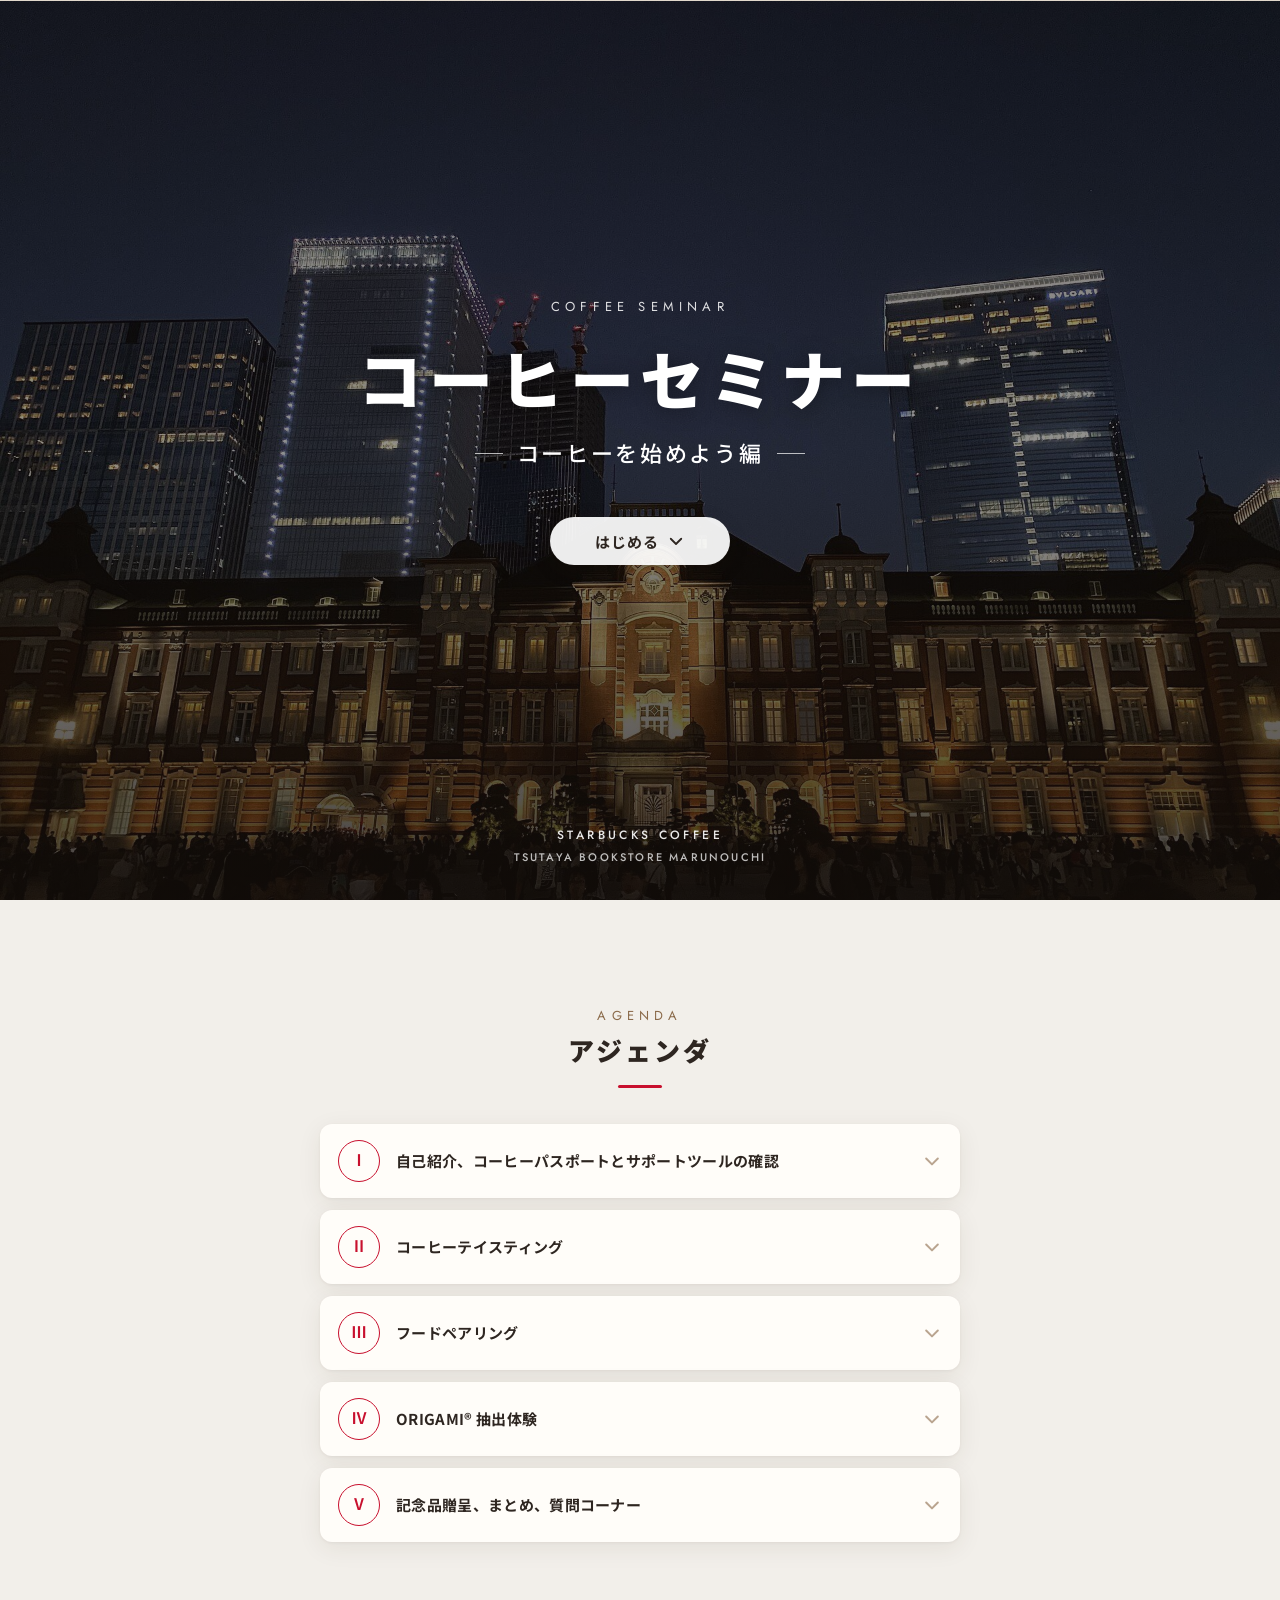
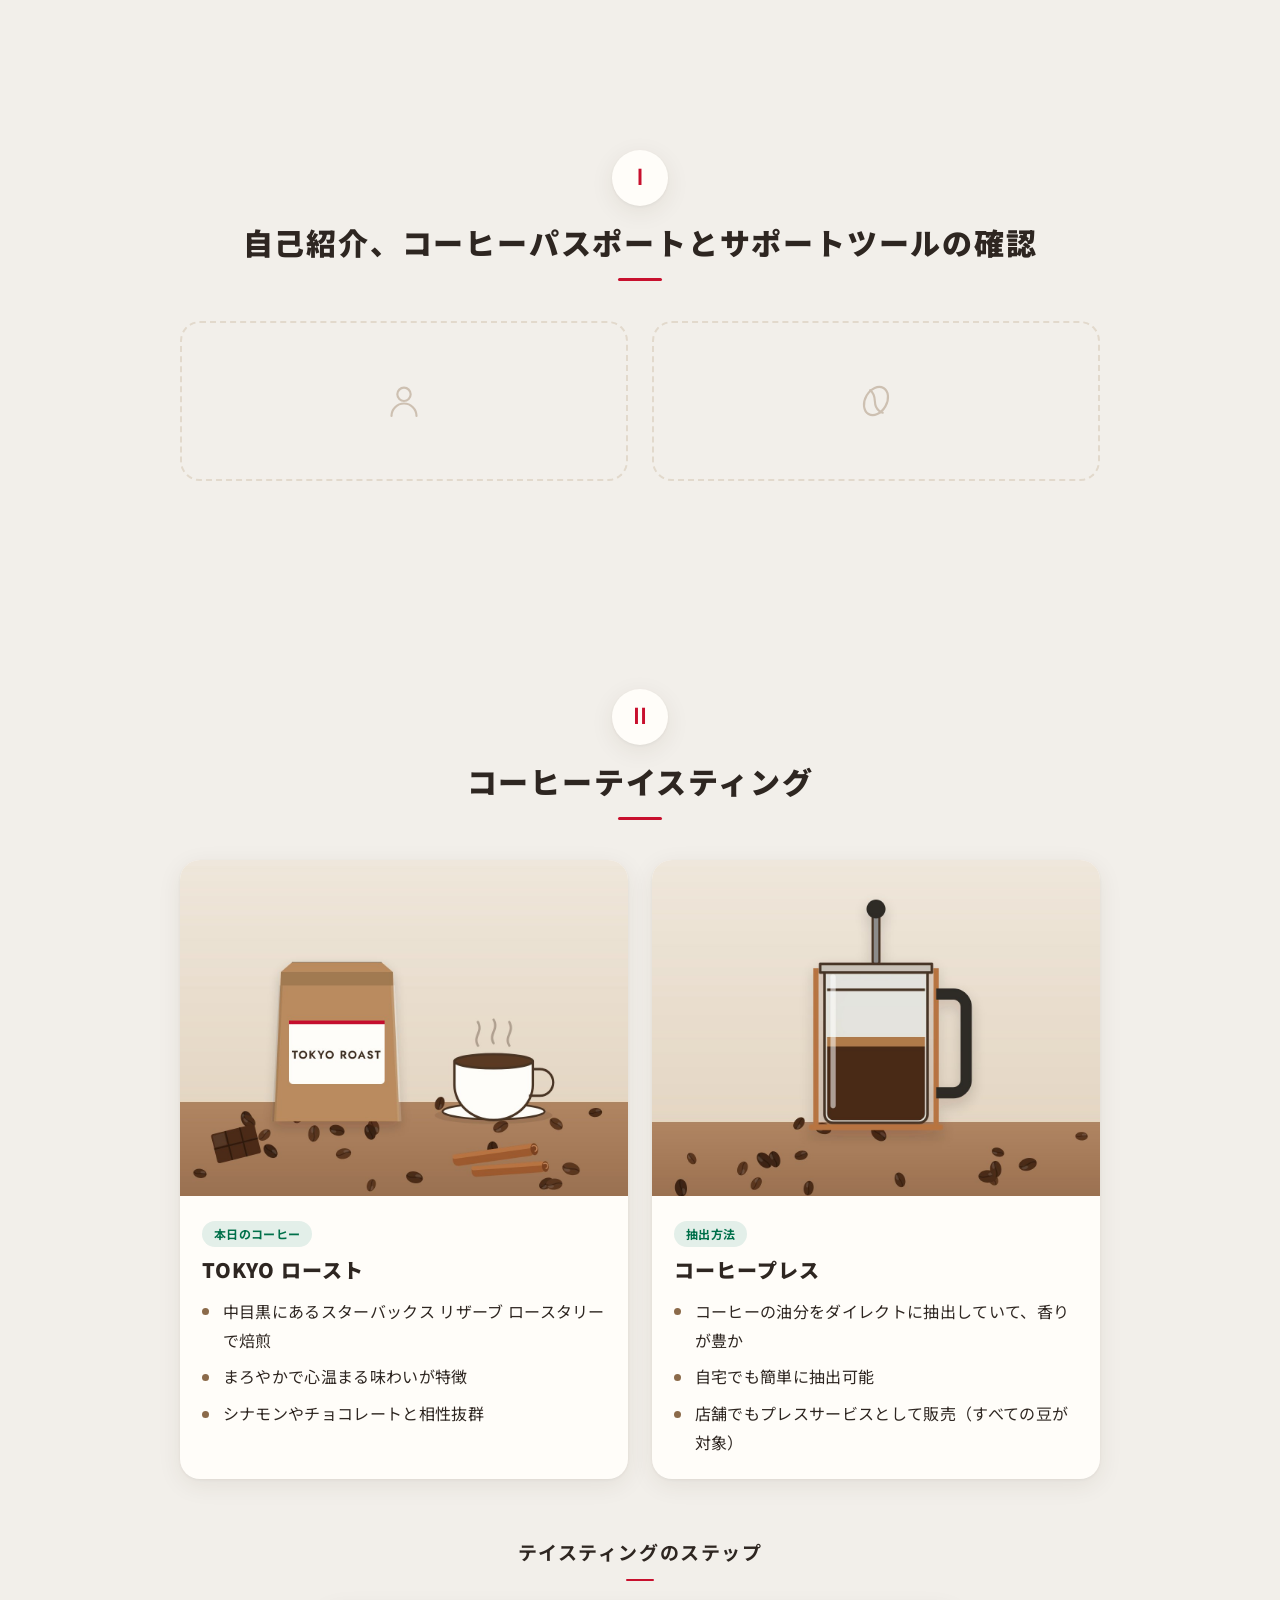
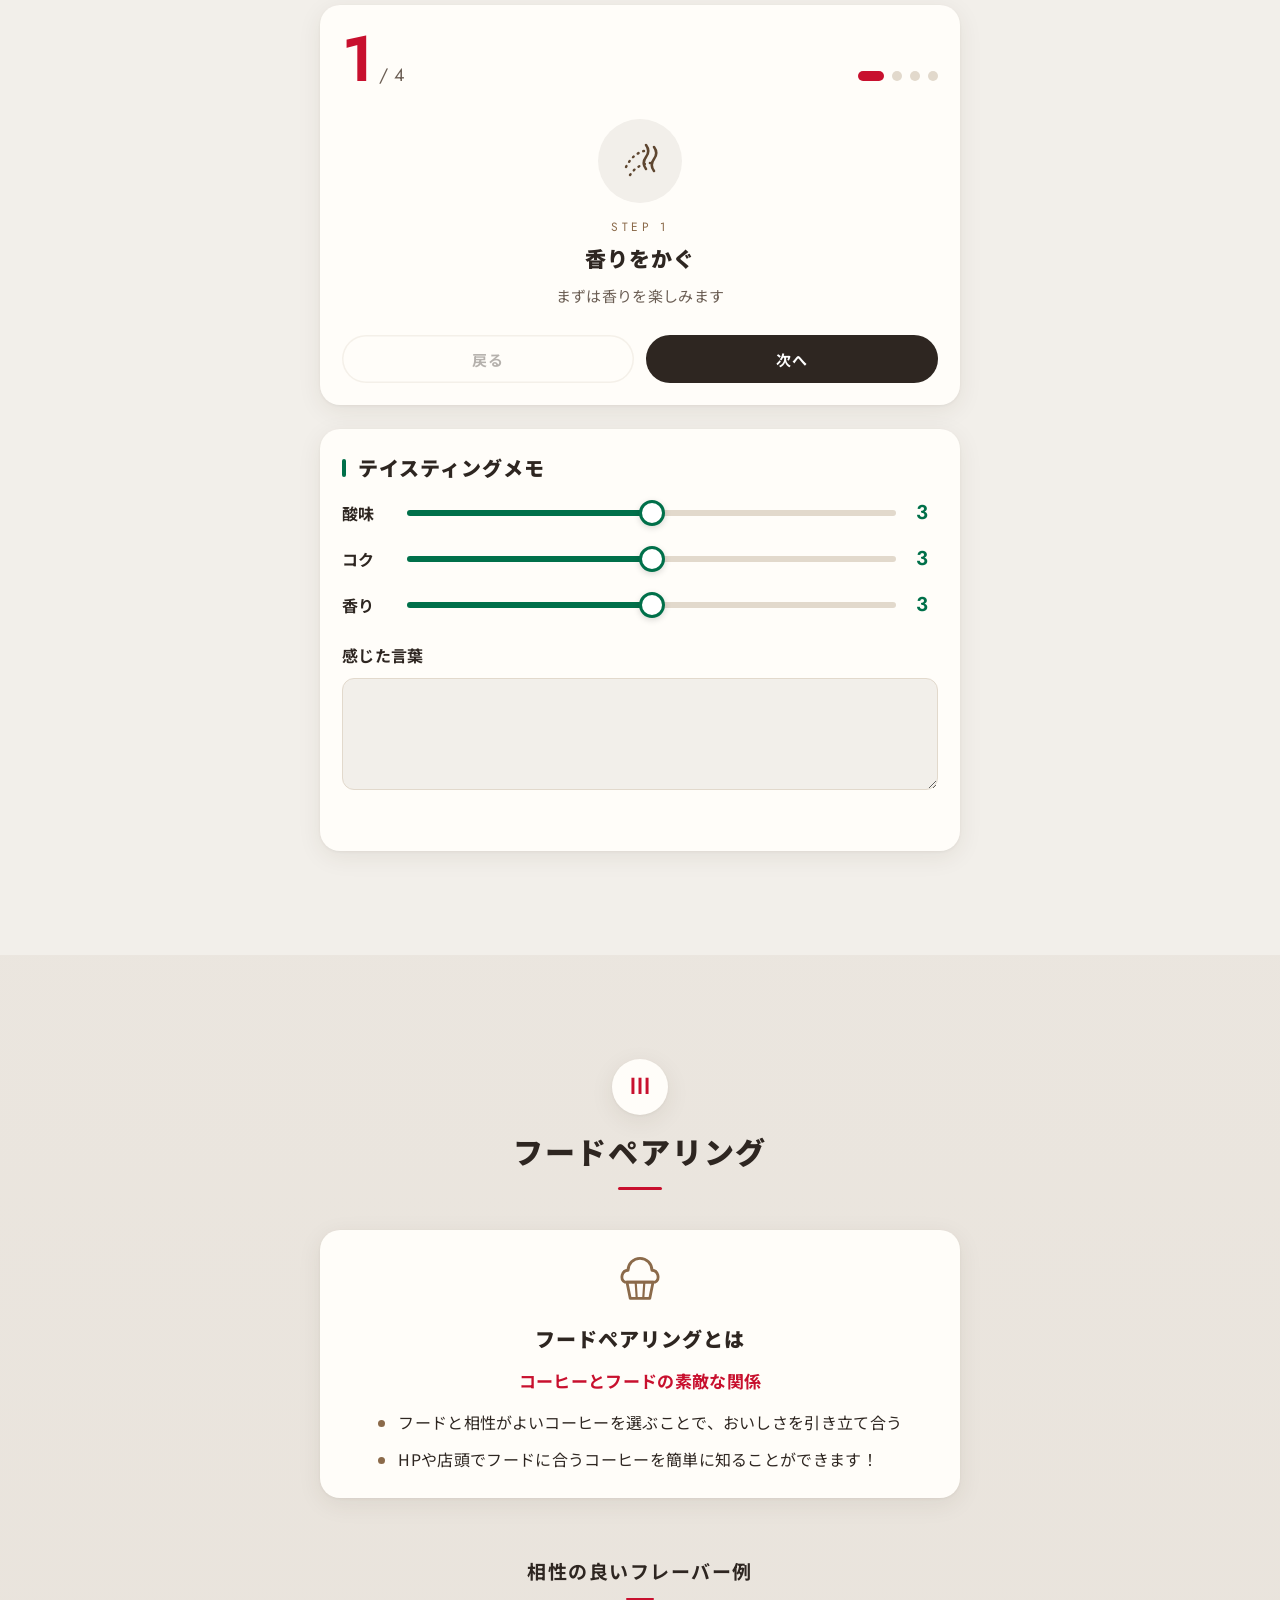
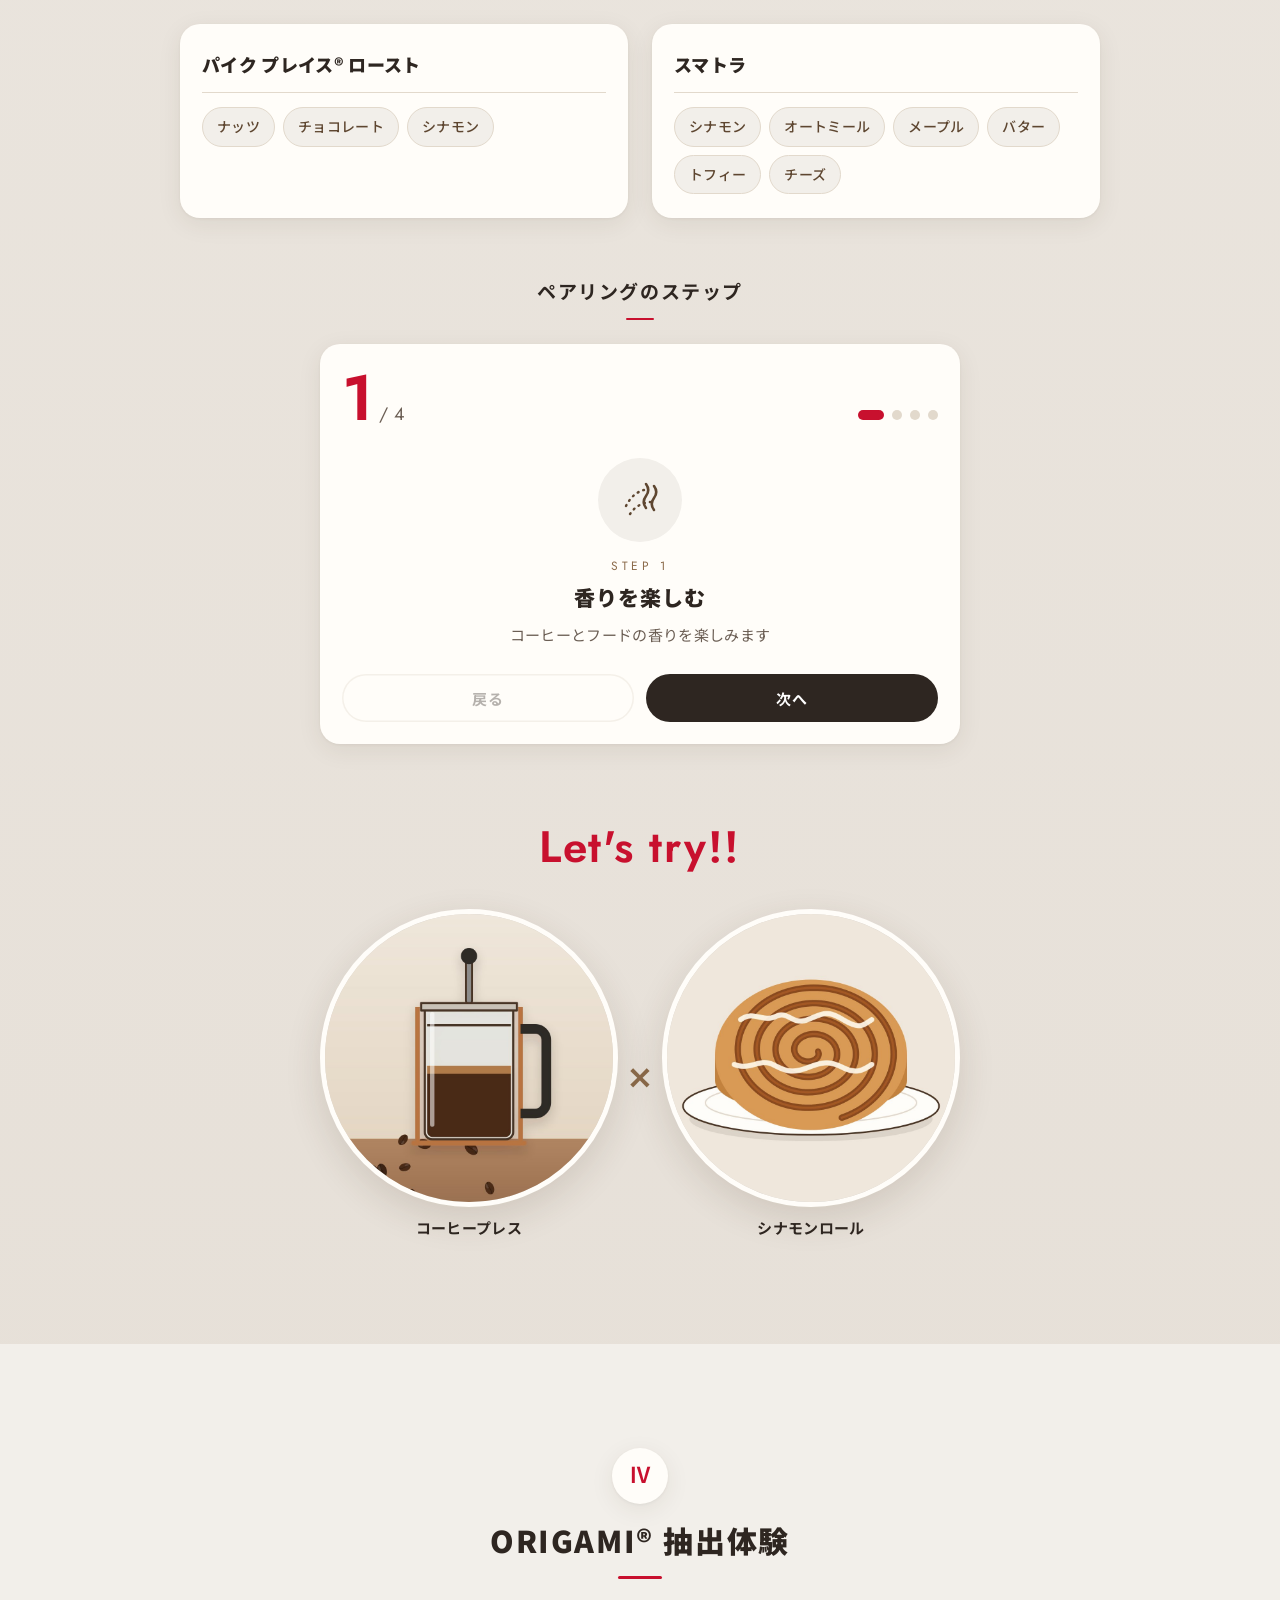
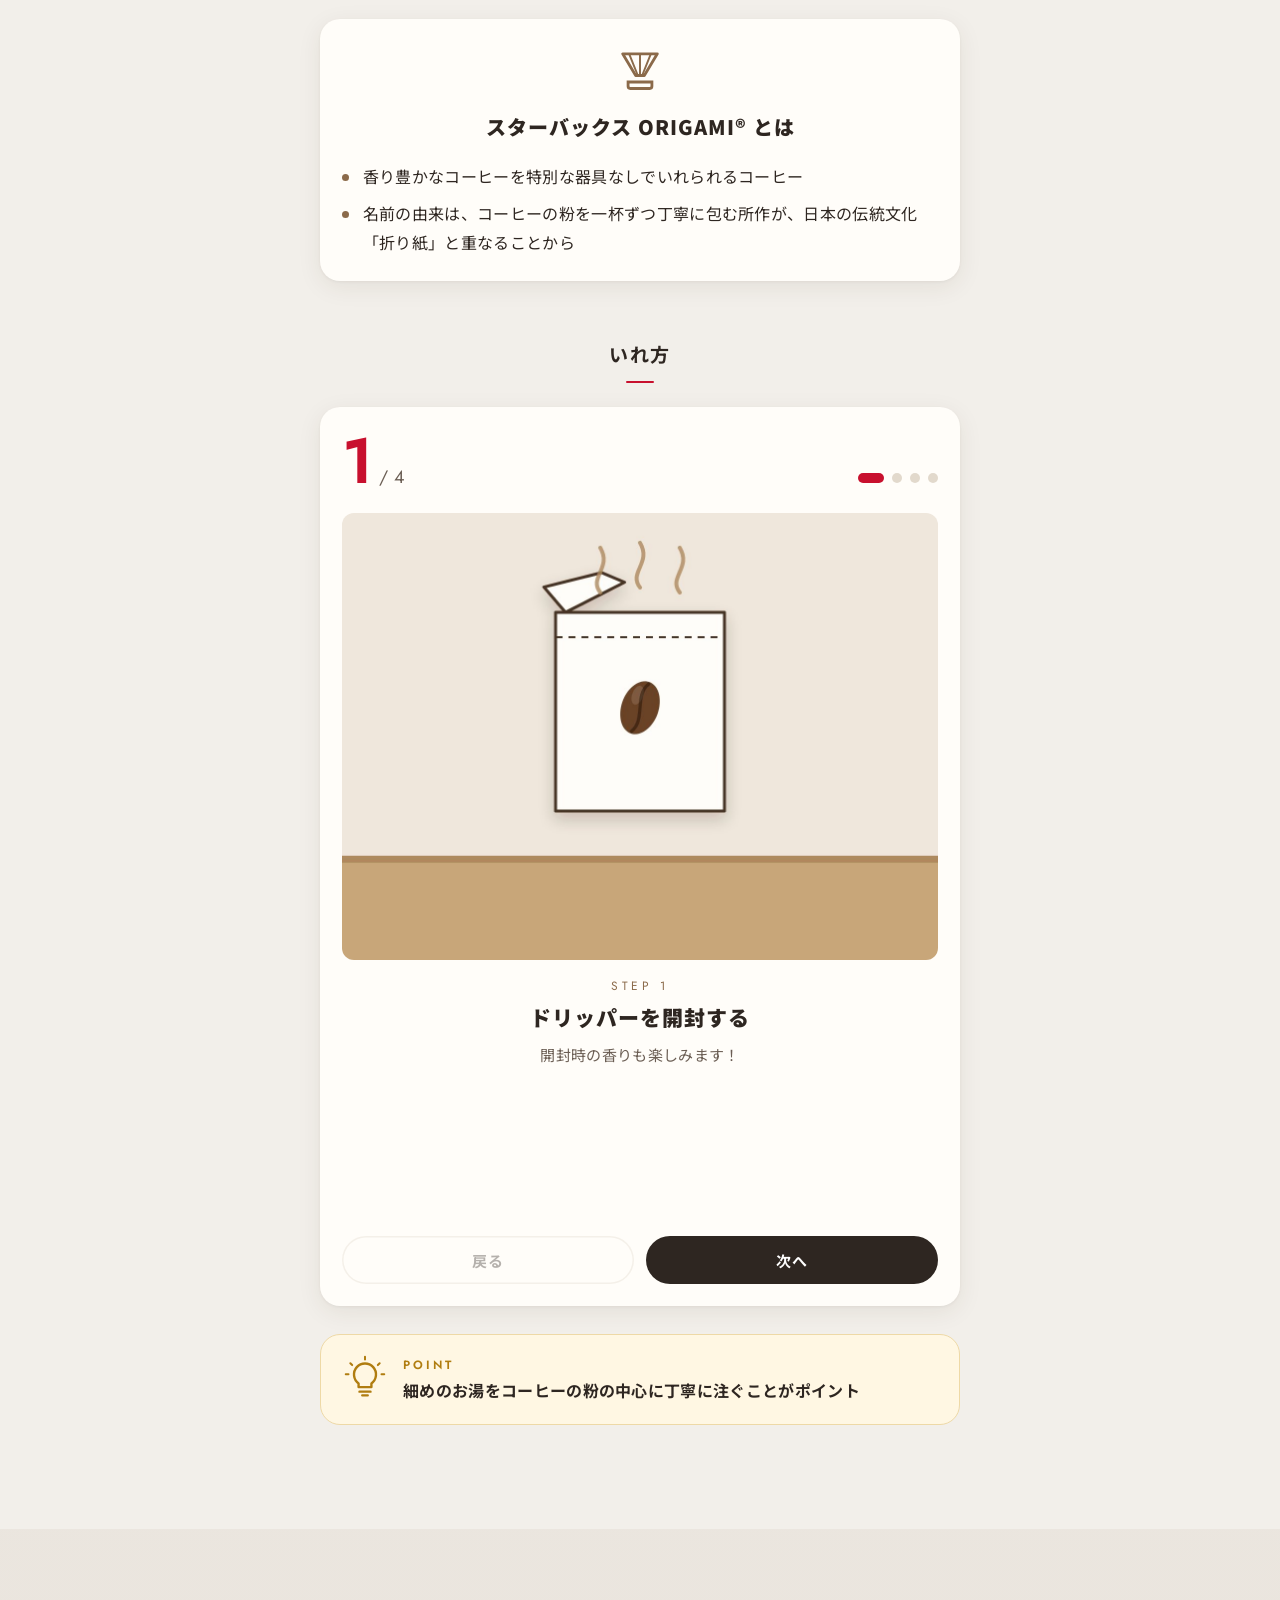
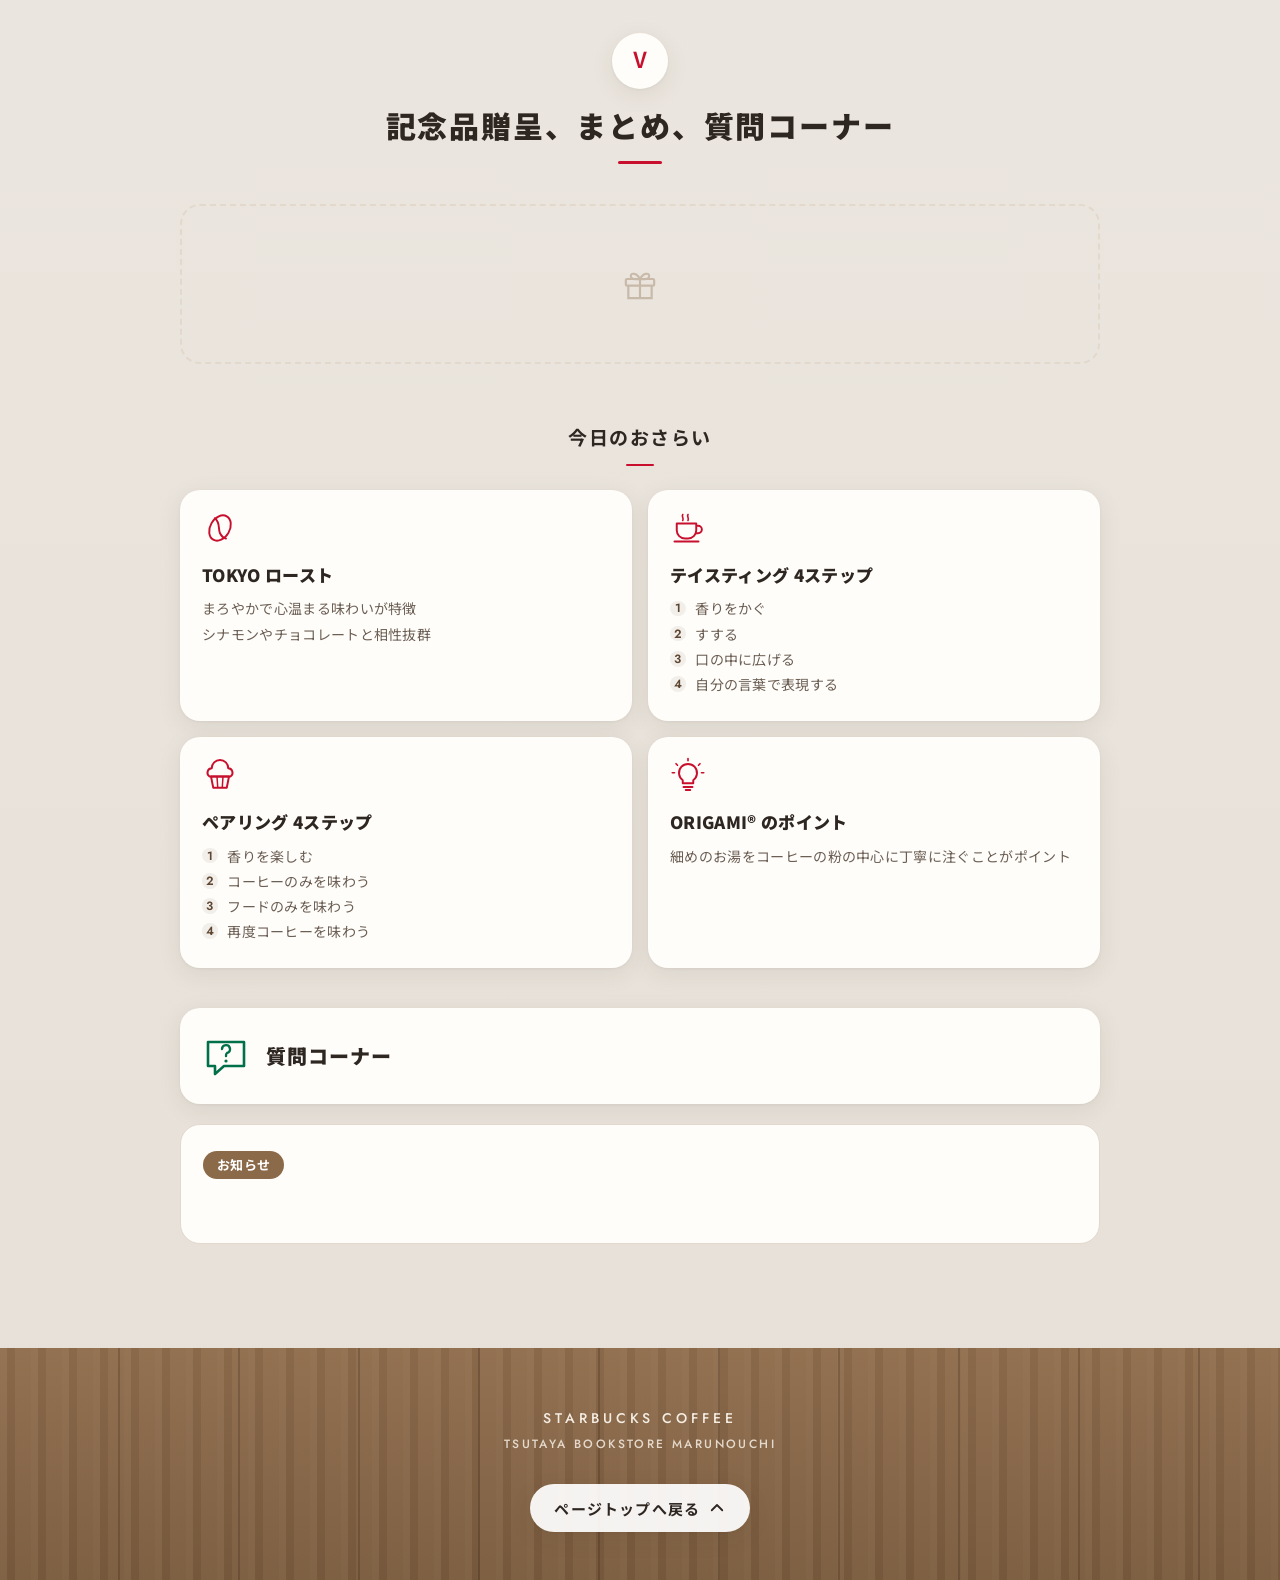
==== coffee-seminar/index.html @ ea392467 "コーヒーセミナー / ハロウィンブレンドの2サイトを追加" ====
<!DOCTYPE html>
<html lang="ja">
<head>
  <meta charset="UTF-8">
  <meta name="viewport" content="width=device-width, initial-scale=1">
  <title>コーヒーセミナー｜コーヒーを始めよう編</title>
  <meta name="description" content="TSUTAYA BOOKSTORE 丸の内 コーヒーセミナー〜コーヒーを始めよう編〜">
  <meta name="theme-color" content="#2b211a">
  <link rel="preconnect" href="https://fonts.googleapis.com">
  <link rel="preconnect" href="https://fonts.gstatic.com" crossorigin>
  <link href="https://fonts.googleapis.com/css2?family=Jost:wght@400;500;600&family=Noto+Sans+JP:wght@400;500;700;900&display=swap" rel="stylesheet">
  <link rel="stylesheet" href="css/style.css">
  <script>document.documentElement.classList.add('js');</script>
</head>
<body>

<!-- ===== SVG アイコン定義 ===== -->
<svg xmlns="http://www.w3.org/2000/svg" style="display:none" aria-hidden="true">
  <symbol id="i-bean" viewBox="0 0 48 48">
    <ellipse cx="24" cy="24" rx="13" ry="18" transform="rotate(30 24 24)" fill="none" stroke="currentColor" stroke-width="2.6"/>
    <path d="M17 11c8 6 4 14 7 20s8 7 8 7" fill="none" stroke="currentColor" stroke-width="2.6" stroke-linecap="round"/>
  </symbol>
  <symbol id="i-cup" viewBox="0 0 48 48">
    <path d="M9 18h26v9a11 11 0 0 1-11 11h-4A11 11 0 0 1 9 27z" fill="none" stroke="currentColor" stroke-width="2.6" stroke-linejoin="round"/>
    <path d="M35 21h2.5a5 5 0 0 1 0 10H34" fill="none" stroke="currentColor" stroke-width="2.6"/>
    <path d="M6 42h32" stroke="currentColor" stroke-width="2.6" stroke-linecap="round"/>
    <path d="M17 6c-2 3 2 5 0 8M24 6c-2 3 2 5 0 8" fill="none" stroke="currentColor" stroke-width="2.2" stroke-linecap="round"/>
  </symbol>
  <symbol id="i-mouth" viewBox="0 0 48 48">
    <path d="M6 22c5-5 10-6 13-4 2 1 3 1 5 0 3-2 8-1 13 4" fill="none" stroke="currentColor" stroke-width="2.6" stroke-linecap="round" stroke-linejoin="round"/>
    <path d="M6 22c6 11 30 11 36 0" fill="none" stroke="currentColor" stroke-width="2.6" stroke-linecap="round"/>
    <path d="M10 23c8 3 20 3 28 0" fill="none" stroke="currentColor" stroke-width="2" stroke-linecap="round"/>
  </symbol>
  <symbol id="i-smile" viewBox="0 0 48 48">
    <circle cx="24" cy="24" r="17" fill="none" stroke="currentColor" stroke-width="2.6"/>
    <circle cx="18" cy="20" r="2.2" fill="currentColor"/>
    <circle cx="30" cy="20" r="2.2" fill="currentColor"/>
    <path d="M16 28c4 5 12 5 16 0" fill="none" stroke="currentColor" stroke-width="2.6" stroke-linecap="round"/>
  </symbol>
  <symbol id="i-muffin" viewBox="0 0 48 48">
    <path d="M12 26h24l-3 15H15z" fill="none" stroke="currentColor" stroke-width="2.6" stroke-linejoin="round"/>
    <path d="M20 26l1 15M28 26l-1 15" stroke="currentColor" stroke-width="2"/>
    <path d="M10 26a6 6 0 0 1 3-11 9 9 0 0 1 22 0 6 6 0 0 1 3 11z" fill="none" stroke="currentColor" stroke-width="2.6" stroke-linejoin="round"/>
  </symbol>
  <symbol id="i-nose" viewBox="0 0 48 48">
    <path d="M10 30c4-8 10-14 18-16" fill="none" stroke="currentColor" stroke-width="2.4" stroke-linecap="round" stroke-dasharray="1 5"/>
    <path d="M14 38c4-6 10-11 20-12" fill="none" stroke="currentColor" stroke-width="2.4" stroke-linecap="round" stroke-dasharray="1 5"/>
    <path d="M30 8c3 4 3 8 0 12s-3 8 0 12" fill="none" stroke="currentColor" stroke-width="2.6" stroke-linecap="round"/>
    <path d="M38 10c3 4 3 8 0 12s-3 8 0 12" fill="none" stroke="currentColor" stroke-width="2.6" stroke-linecap="round"/>
  </symbol>
  <symbol id="i-bulb" viewBox="0 0 48 48">
    <path d="M17 31a12 12 0 1 1 14 0v4H17z" fill="none" stroke="currentColor" stroke-width="2.6" stroke-linejoin="round"/>
    <path d="M18 40h12M21 44h6" stroke="currentColor" stroke-width="2.6" stroke-linecap="round"/>
    <path d="M24 2v3M8 9l2 2M40 9l-2 2M3 21h3M42 21h3" stroke="currentColor" stroke-width="2.2" stroke-linecap="round"/>
  </symbol>
  <symbol id="i-dripper" viewBox="0 0 48 48">
    <path d="M8 10h32L28 30h-8z" fill="none" stroke="currentColor" stroke-width="2.6" stroke-linejoin="round"/>
    <path d="M14 10l8 20M34 10l-8 20M24 10v20" stroke="currentColor" stroke-width="1.8"/>
    <path d="M13 36h22v4a2 2 0 0 1-2 2H15a2 2 0 0 1-2-2z" fill="none" stroke="currentColor" stroke-width="2.6"/>
  </symbol>
  <symbol id="i-kettle" viewBox="0 0 48 48">
    <path d="M12 20h20v16a4 4 0 0 1-4 4H16a4 4 0 0 1-4-4z" fill="none" stroke="currentColor" stroke-width="2.6"/>
    <path d="M32 26l10-12" stroke="currentColor" stroke-width="2.6" stroke-linecap="round"/>
    <path d="M17 20v-4h10v4M22 12v4" fill="none" stroke="currentColor" stroke-width="2.6"/>
    <path d="M42 18v6M42 28v3" stroke="currentColor" stroke-width="2.2" stroke-linecap="round" stroke-dasharray="2 3"/>
  </symbol>
  <symbol id="i-gift" viewBox="0 0 48 48">
    <rect x="7" y="18" width="34" height="8" rx="1.5" fill="none" stroke="currentColor" stroke-width="2.6"/>
    <path d="M10 26v15h28V26M24 18v23" fill="none" stroke="currentColor" stroke-width="2.6"/>
    <path d="M24 18c-4-8-12-8-11-3s11 3 11 3c0 0 10 2 11-3s-7-5-11 3" fill="none" stroke="currentColor" stroke-width="2.4" stroke-linejoin="round"/>
  </symbol>
  <symbol id="i-person" viewBox="0 0 48 48">
    <circle cx="24" cy="16" r="8" fill="none" stroke="currentColor" stroke-width="2.6"/>
    <path d="M9 42a15 15 0 0 1 30 0" fill="none" stroke="currentColor" stroke-width="2.6" stroke-linecap="round"/>
  </symbol>
  <symbol id="i-question" viewBox="0 0 48 48">
    <path d="M6 10h36v24H22l-9 8v-8H6z" fill="none" stroke="currentColor" stroke-width="2.6" stroke-linejoin="round"/>
    <path d="M20 17a4 4 0 1 1 5 4c-1 .5-1 1.5-1 3" fill="none" stroke="currentColor" stroke-width="2.4" stroke-linecap="round"/>
    <circle cx="24" cy="29" r="1.6" fill="currentColor"/>
  </symbol>
  <symbol id="i-arrow" viewBox="0 0 24 24">
    <path d="M9 5l7 7-7 7" fill="none" stroke="currentColor" stroke-width="2.4" stroke-linecap="round" stroke-linejoin="round"/>
  </symbol>
</svg>

<!-- ===== 固定進捗ナビ ===== -->
<nav class="progress" aria-label="セクションの進捗" data-progress>
  <div class="progress__bar"><span class="progress__fill" data-progress-fill></span></div>
  <ol class="progress__list">
    <li><a href="#sec-1" data-nav="sec-1"><span class="progress__num">Ⅰ</span><span class="progress__label">自己紹介</span></a></li>
    <li><a href="#sec-2" data-nav="sec-2"><span class="progress__num">Ⅱ</span><span class="progress__label">テイスティング</span></a></li>
    <li><a href="#sec-3" data-nav="sec-3"><span class="progress__num">Ⅲ</span><span class="progress__label">ペアリング</span></a></li>
    <li><a href="#sec-4" data-nav="sec-4"><span class="progress__num">Ⅳ</span><span class="progress__label">ORIGAMI®</span></a></li>
    <li><a href="#sec-5" data-nav="sec-5"><span class="progress__num">Ⅴ</span><span class="progress__label">まとめ</span></a></li>
  </ol>
</nav>

<!-- ===== 0. ヒーロー ===== -->
<header class="hero" id="top" data-hero-bg="images/hero.jpg">
  <div class="hero__overlay"></div>
  <p class="hero__ph-label" aria-hidden="true">images/hero.jpg</p>
  <div class="hero__inner">
    <p class="hero__eyebrow">COFFEE SEMINAR</p>
    <h1 class="hero__title">コーヒーセミナー</h1>
    <p class="hero__sub"><span class="hero__sub-line"></span>コーヒーを始めよう編<span class="hero__sub-line"></span></p>
    <a href="#agenda" class="btn btn--light hero__btn">はじめる
      <svg class="btn__icon btn__icon--down"><use href="#i-arrow"/></svg>
    </a>
  </div>
  <p class="hero__store">STARBUCKS COFFEE<span>TSUTAYA BOOKSTORE MARUNOUCHI</span></p>
</header>

<main>

  <!-- ===== 1. アジェンダ ===== -->
  <section class="section section--agenda" id="agenda">
    <div class="container">
      <div class="heading fade">
        <p class="heading__en">AGENDA</p>
        <h2 class="heading__ja">アジェンダ</h2>
      </div>
      <ol class="agenda">
        <li class="fade"><a href="#sec-1" class="agenda__item">
          <span class="agenda__num">Ⅰ</span>
          <span class="agenda__text">自己紹介、コーヒーパスポートとサポートツールの確認</span>
          <svg class="agenda__arrow"><use href="#i-arrow"/></svg></a></li>
        <li class="fade"><a href="#sec-2" class="agenda__item">
          <span class="agenda__num">Ⅱ</span>
          <span class="agenda__text">コーヒーテイスティング</span>
          <svg class="agenda__arrow"><use href="#i-arrow"/></svg></a></li>
        <li class="fade"><a href="#sec-3" class="agenda__item">
          <span class="agenda__num">Ⅲ</span>
          <span class="agenda__text">フードペアリング</span>
          <svg class="agenda__arrow"><use href="#i-arrow"/></svg></a></li>
        <li class="fade"><a href="#sec-4" class="agenda__item">
          <span class="agenda__num">Ⅳ</span>
          <span class="agenda__text">ORIGAMI® 抽出体験</span>
          <svg class="agenda__arrow"><use href="#i-arrow"/></svg></a></li>
        <li class="fade"><a href="#sec-5" class="agenda__item">
          <span class="agenda__num">Ⅴ</span>
          <span class="agenda__text">記念品贈呈、まとめ、質問コーナー</span>
          <svg class="agenda__arrow"><use href="#i-arrow"/></svg></a></li>
      </ol>
    </div>
  </section>

  <!-- ===== 2. Ⅰ. 自己紹介 ===== -->
  <section class="section chapter" id="sec-1" data-section>
    <div class="container">
      <div class="chapter__head fade">
        <span class="chapter__num">Ⅰ</span>
        <h2 class="chapter__title">自己紹介、<br class="br-sp">コーヒーパスポートと<br class="br-sp">サポートツールの確認</h2>
      </div>

      <div class="grid-2">
        <article class="card card--empty fade">
          <svg class="card__icon"><use href="#i-person"/></svg>
          <!-- ここに自己紹介 -->
        </article>
        <article class="card card--empty fade">
          <svg class="card__icon"><use href="#i-bean"/></svg>
          <!-- ここにコーヒーパスポート・サポートツールの説明 -->
        </article>
      </div>
    </div>
  </section>

  <!-- ===== 3. Ⅱ. コーヒーテイスティング ===== -->
  <section class="section chapter" id="sec-2" data-section>
    <div class="container">
      <div class="chapter__head fade">
        <span class="chapter__num">Ⅱ</span>
        <h2 class="chapter__title">コーヒーテイスティング</h2>
      </div>

      <div class="grid-2">
        <article class="card media-card fade">
          <figure class="ph media-card__img"><img src="images/tokyo-roast.jpg" alt="TOKYO ロースト"></figure>
          <div class="media-card__body">
            <p class="label">本日のコーヒー</p>
            <h3 class="card__title">TOKYO ロースト</h3>
            <ul class="list">
              <li>中目黒にあるスターバックス リザーブ ロースタリーで焙煎</li>
              <li>まろやかで心温まる味わいが特徴</li>
              <li>シナモンやチョコレートと相性抜群</li>
            </ul>
          </div>
        </article>

        <article class="card media-card fade">
          <figure class="ph media-card__img"><img src="images/press.jpg" alt="コーヒープレス"></figure>
          <div class="media-card__body">
            <p class="label">抽出方法</p>
            <h3 class="card__title">コーヒープレス</h3>
            <ul class="list">
              <li>コーヒーの油分をダイレクトに抽出していて、香りが豊か</li>
              <li>自宅でも簡単に抽出可能</li>
              <li>店舗でもプレスサービスとして販売（すべての豆が対象）</li>
            </ul>
          </div>
        </article>
      </div>

      <h3 class="subheading fade">テイスティングのステップ</h3>
      <div class="stepper fade" data-stepper aria-roledescription="ステップ表示">
        <div class="stepper__status">
          <p class="stepper__count"><span class="stepper__now" data-step-now>1</span><span class="stepper__total">/ 4</span></p>
          <div class="stepper__dots" data-step-dots></div>
        </div>
        <div class="stepper__track" data-step-track tabindex="0" aria-label="横スワイプでステップを移動">
          <article class="step">
            <svg class="step__icon"><use href="#i-nose"/></svg>
            <p class="step__no">STEP 1</p>
            <h4 class="step__title">香りをかぐ</h4>
            <p class="step__text">まずは香りを楽しみます</p>
          </article>
          <article class="step">
            <svg class="step__icon"><use href="#i-cup"/></svg>
            <p class="step__no">STEP 2</p>
            <h4 class="step__title">すする</h4>
            <p class="step__text">音を立てて一気にすすります</p>
          </article>
          <article class="step">
            <svg class="step__icon"><use href="#i-mouth"/></svg>
            <p class="step__no">STEP 3</p>
            <h4 class="step__title">口の中に広げる</h4>
            <p class="step__text">口の中でコーヒーの酸味やコクを感じます</p>
          </article>
          <article class="step">
            <svg class="step__icon"><use href="#i-smile"/></svg>
            <p class="step__no">STEP 4</p>
            <h4 class="step__title">自分の言葉で表現する</h4>
            <p class="step__text">酸味、コク、風味など自由に表現します</p>
          </article>
        </div>
        <div class="stepper__nav">
          <button type="button" class="btn btn--ghost" data-step-prev>戻る</button>
          <button type="button" class="btn btn--primary" data-step-next>次へ</button>
        </div>
      </div>

      <!-- テイスティングメモ -->
      <form class="card memo fade" data-memo="seminar-tasting-memo" onsubmit="return false">
        <h3 class="card__title memo__title">テイスティングメモ</h3>
        <div class="memo__row">
          <label for="m-acid">酸味</label>
          <input type="range" id="m-acid" name="acidity" min="1" max="5" step="1" value="3">
          <output for="m-acid" data-out="acidity">3</output>
        </div>
        <div class="memo__row">
          <label for="m-body">コク</label>
          <input type="range" id="m-body" name="body" min="1" max="5" step="1" value="3">
          <output for="m-body" data-out="body">3</output>
        </div>
        <div class="memo__row">
          <label for="m-aroma">香り</label>
          <input type="range" id="m-aroma" name="aroma" min="1" max="5" step="1" value="3">
          <output for="m-aroma" data-out="aroma">3</output>
        </div>
        <label class="memo__label" for="m-words">感じた言葉</label>
        <textarea id="m-words" name="words" rows="3"></textarea>
        <p class="memo__status" data-memo-status aria-live="polite"></p>
      </form>
    </div>
  </section>

  <!-- ===== 4. Ⅲ. フードペアリング ===== -->
  <section class="section chapter chapter--tint" id="sec-3" data-section>
    <div class="container">
      <div class="chapter__head fade">
        <span class="chapter__num">Ⅲ</span>
        <h2 class="chapter__title">フードペアリング</h2>
      </div>

      <article class="card intro-card fade">
        <svg class="intro-card__icon"><use href="#i-muffin"/></svg>
        <h3 class="card__title">フードペアリングとは</h3>
        <p class="intro-card__lead">コーヒーとフードの素敵な関係</p>
        <ul class="list">
          <li>フードと相性がよいコーヒーを選ぶことで、おいしさを引き立て合う</li>
          <li>HPや店頭でフードに合うコーヒーを簡単に知ることができます！</li>
        </ul>
      </article>

      <h3 class="subheading fade">相性の良いフレーバー例</h3>
      <div class="grid-2">
        <article class="card flavor-card fade">
          <h4 class="flavor-card__name">パイク プレイス® ロースト</h4>
          <ul class="chips">
            <li>ナッツ</li><li>チョコレート</li><li>シナモン</li>
          </ul>
        </article>
        <article class="card flavor-card fade">
          <h4 class="flavor-card__name">スマトラ</h4>
          <ul class="chips">
            <li>シナモン</li><li>オートミール</li><li>メープル</li><li>バター</li><li>トフィー</li><li>チーズ</li>
          </ul>
        </article>
      </div>

      <h3 class="subheading fade">ペアリングのステップ</h3>
      <div class="stepper fade" data-stepper aria-roledescription="ステップ表示">
        <div class="stepper__status">
          <p class="stepper__count"><span class="stepper__now" data-step-now>1</span><span class="stepper__total">/ 4</span></p>
          <div class="stepper__dots" data-step-dots></div>
        </div>
        <div class="stepper__track" data-step-track tabindex="0" aria-label="横スワイプでステップを移動">
          <article class="step">
            <svg class="step__icon"><use href="#i-nose"/></svg>
            <p class="step__no">STEP 1</p>
            <h4 class="step__title">香りを楽しむ</h4>
            <p class="step__text">コーヒーとフードの香りを楽しみます</p>
          </article>
          <article class="step">
            <svg class="step__icon"><use href="#i-cup"/></svg>
            <p class="step__no">STEP 2</p>
            <h4 class="step__title">コーヒーのみを味わう</h4>
            <p class="step__text">テイスティング同様にすすり、口の中へ広げます</p>
          </article>
          <article class="step">
            <svg class="step__icon"><use href="#i-muffin"/></svg>
            <p class="step__no">STEP 3</p>
            <h4 class="step__title">フードのみを味わう</h4>
            <p class="step__text">香りや食感に注目します</p>
          </article>
          <article class="step">
            <svg class="step__icon"><use href="#i-smile"/></svg>
            <p class="step__no">STEP 4</p>
            <h4 class="step__title">再度コーヒーを味わう</h4>
            <p class="step__text">フードが口の中にあるうちにコーヒーを味わいます</p>
          </article>
        </div>
        <div class="stepper__nav">
          <button type="button" class="btn btn--ghost" data-step-prev>戻る</button>
          <button type="button" class="btn btn--primary" data-step-next>次へ</button>
        </div>
      </div>

      <div class="try fade">
        <p class="try__title">Let's try!!</p>
        <div class="try__pair">
          <figure class="try__item">
            <div class="ph try__img"><img src="images/press.jpg" alt="コーヒープレス"></div>
            <figcaption>コーヒープレス</figcaption>
          </figure>
          <span class="try__x" aria-label="と">×</span>
          <figure class="try__item">
            <div class="ph try__img"><img src="images/cinnamon-roll.jpg" alt="シナモンロール"></div>
            <figcaption>シナモンロール</figcaption>
          </figure>
        </div>
      </div>
    </div>
  </section>

  <!-- ===== 5. Ⅳ. ORIGAMI® 抽出体験 ===== -->
  <section class="section chapter" id="sec-4" data-section>
    <div class="container">
      <div class="chapter__head fade">
        <span class="chapter__num">Ⅳ</span>
        <h2 class="chapter__title">ORIGAMI® 抽出体験</h2>
      </div>

      <article class="card intro-card fade">
        <svg class="intro-card__icon"><use href="#i-dripper"/></svg>
        <h3 class="card__title">スターバックス <br class="br-sp">ORIGAMI® とは</h3>
        <ul class="list">
          <li>香り豊かなコーヒーを特別な器具なしでいれられるコーヒー</li>
          <li>名前の由来は、コーヒーの粉を一杯ずつ丁寧に包む所作が、日本の伝統文化「折り紙」と重なることから</li>
        </ul>
      </article>

      <h3 class="subheading fade">いれ方</h3>
      <div class="stepper stepper--photo fade" data-stepper aria-roledescription="ステップ表示">
        <div class="stepper__status">
          <p class="stepper__count"><span class="stepper__now" data-step-now>1</span><span class="stepper__total">/ 4</span></p>
          <div class="stepper__dots" data-step-dots></div>
        </div>
        <div class="stepper__track" data-step-track tabindex="0" aria-label="横スワイプでステップを移動">
          <article class="step">
            <div class="ph step__photo"><img src="images/origami-1.jpg" alt="ドリッパーを開封する"></div>
            <p class="step__no">STEP 1</p>
            <h4 class="step__title">ドリッパーを開封する</h4>
            <p class="step__text">開封時の香りも楽しみます！</p>
          </article>
          <article class="step">
            <div class="ph step__photo"><img src="images/origami-2.jpg" alt="カップに固定する"></div>
            <p class="step__no">STEP 2</p>
            <h4 class="step__title">カップに固定する</h4>
            <p class="step__text">カップの中央に足部分をセットします</p>
          </article>
          <article class="step">
            <div class="ph step__photo"><img src="images/origami-3.jpg" alt="一回目の注湯"></div>
            <p class="step__no">STEP 3</p>
            <h4 class="step__title">一回目の注湯</h4>
            <p class="step__text">20〜30秒蒸らします（お湯は細めにゆっくりと）</p>
            <!-- 蒸らしタイマー -->
            <div class="timer" data-timer="30">
              <div class="timer__ring">
                <svg viewBox="0 0 120 120" aria-hidden="true">
                  <circle class="timer__bg" cx="60" cy="60" r="52"/>
                  <circle class="timer__fg" cx="60" cy="60" r="52" data-timer-ring/>
                </svg>
                <p class="timer__num"><span data-timer-num>30</span><small>秒</small></p>
              </div>
              <button type="button" class="btn btn--green timer__btn" data-timer-btn>30秒タイマー</button>
            </div>
          </article>
          <article class="step">
            <div class="ph step__photo"><img src="images/origami-4.jpg" alt="2回目の注湯"></div>
            <p class="step__no">STEP 4</p>
            <h4 class="step__title">2回目の注湯</h4>
            <p class="step__text">水位7割で一度止め、下がったら再度注ぎます（出来上がり約140ml）</p>
          </article>
        </div>
        <div class="stepper__nav">
          <button type="button" class="btn btn--ghost" data-step-prev>戻る</button>
          <button type="button" class="btn btn--primary" data-step-next>次へ</button>
        </div>
      </div>

      <aside class="point fade">
        <svg class="point__icon"><use href="#i-bulb"/></svg>
        <div>
          <p class="point__label">POINT</p>
          <p class="point__text">細めのお湯をコーヒーの粉の中心に丁寧に注ぐことがポイント</p>
        </div>
      </aside>
    </div>
  </section>

  <!-- ===== 6. Ⅴ. 記念品贈呈・まとめ・質問コーナー ===== -->
  <section class="section chapter chapter--tint" id="sec-5" data-section>
    <div class="container">
      <div class="chapter__head fade">
        <span class="chapter__num">Ⅴ</span>
        <h2 class="chapter__title">記念品贈呈、<br class="br-sp">まとめ、質問コーナー</h2>
      </div>

      <article class="card card--empty fade">
        <svg class="card__icon"><use href="#i-gift"/></svg>
        <!-- ここに記念品贈呈の内容 -->
      </article>

      <h3 class="subheading fade">今日のおさらい</h3>
      <div class="recap">
        <article class="card recap__card fade">
          <svg class="recap__icon"><use href="#i-bean"/></svg>
          <h4 class="recap__title">TOKYO ロースト</h4>
          <p class="recap__text">まろやかで心温まる味わいが特徴<br>シナモンやチョコレートと相性抜群</p>
        </article>
        <article class="card recap__card fade">
          <svg class="recap__icon"><use href="#i-cup"/></svg>
          <h4 class="recap__title">テイスティング 4ステップ</h4>
          <ol class="recap__steps">
            <li>香りをかぐ</li><li>すする</li><li>口の中に広げる</li><li>自分の言葉で表現する</li>
          </ol>
        </article>
        <article class="card recap__card fade">
          <svg class="recap__icon"><use href="#i-muffin"/></svg>
          <h4 class="recap__title">ペアリング 4ステップ</h4>
          <ol class="recap__steps">
            <li>香りを楽しむ</li><li>コーヒーのみを味わう</li><li>フードのみを味わう</li><li>再度コーヒーを味わう</li>
          </ol>
        </article>
        <article class="card recap__card fade">
          <svg class="recap__icon"><use href="#i-bulb"/></svg>
          <h4 class="recap__title">ORIGAMI® のポイント</h4>
          <p class="recap__text">細めのお湯をコーヒーの粉の中心に丁寧に注ぐことがポイント</p>
        </article>
      </div>

      <article class="card qa fade">
        <svg class="qa__icon"><use href="#i-question"/></svg>
        <div>
          <h3 class="card__title">質問コーナー</h3>
          <!-- ここに質問コーナーの案内文 -->
        </div>
      </article>

      <article class="card notice fade">
        <p class="notice__label">お知らせ</p>
        <!-- ここに店舗イベント・季節のおすすめを追記
        <div class="notice__item">
          <p class="notice__date">YYYY.MM.DD</p>
          <p class="notice__text">お知らせ本文</p>
        </div>
        -->
      </article>
    </div>
  </section>

</main>

<!-- ===== フッター ===== -->
<footer class="footer">
  <div class="container footer__inner">
    <p class="footer__store">STARBUCKS COFFEE<span>TSUTAYA BOOKSTORE MARUNOUCHI</span></p>
    <a href="#top" class="btn btn--light footer__top">ページトップへ戻る
      <svg class="btn__icon btn__icon--up"><use href="#i-arrow"/></svg>
    </a>
  </div>
</footer>

<script src="js/main.js"></script>
</body>
</html>
---- coffee-seminar/css/style.css ----
/* =========================================================
   コーヒーセミナー 〜コーヒーを始めよう編〜
   ========================================================= */

:root {
  --base: #F2EFEA;
  --base-2: #E9E2D7;
  --surface: #FFFDF9;
  --ink: #2E2621;
  --ink-soft: #6B5E54;
  --line: #E2D9CC;
  --red: #C8102E;
  --brown: #8B6A4A;
  --brown-dark: #5E4630;
  --green: #00704A;
  --green-soft: #E3EFE9;
  --ph: #D9D4CD;

  --radius: 20px;
  --radius-sm: 12px;
  --shadow: 0 6px 24px rgba(70, 48, 30, .08), 0 1px 3px rgba(70, 48, 30, .06);
  --shadow-lg: 0 12px 36px rgba(70, 48, 30, .14);

  --nav-h: 56px;
  --font-ja: "Noto Sans JP", system-ui, -apple-system, "Hiragino Sans", sans-serif;
  --font-en: "Jost", "Noto Sans JP", system-ui, sans-serif;
}

*, *::before, *::after { box-sizing: border-box; }

html {
  scroll-behavior: smooth;
  scroll-padding-top: calc(var(--nav-h) + 12px);
  -webkit-text-size-adjust: 100%;
  overflow-x: clip; /* iOS Safari で body の overflow-x が効かない場合の保険 */
}
@media (prefers-reduced-motion: reduce) {
  html { scroll-behavior: auto; }
}

body {
  margin: 0;
  background: var(--base);
  color: var(--ink);
  font-family: var(--font-ja);
  font-size: 16px;
  line-height: 1.8;
  letter-spacing: .02em;
  overflow-x: hidden;
}

img { max-width: 100%; display: block; }
h1, h2, h3, h4, p, ul, ol, figure { margin: 0; }
ul, ol { padding: 0; list-style: none; }
a { color: inherit; }
button { font: inherit; }

.container {
  width: 100%;
  max-width: 960px;
  margin: 0 auto;
  padding: 0 20px;
}

.br-sp { display: inline; }
@media (min-width: 768px) { .br-sp { display: none; } }

/* ---------- ボタン ---------- */
.btn {
  display: inline-flex;
  align-items: center;
  justify-content: center;
  gap: .5em;
  min-height: 48px;
  padding: .7em 1.6em;
  border: 0;
  border-radius: 999px;
  font-weight: 700;
  font-size: 15px;
  letter-spacing: .08em;
  text-decoration: none;
  cursor: pointer;
  transition: transform .2s, background-color .2s, box-shadow .2s, opacity .2s;
  -webkit-tap-highlight-color: transparent;
}
.btn:active { transform: scale(.97); }
.btn:focus-visible { outline: 3px solid var(--red); outline-offset: 3px; }
.btn__icon { width: 18px; height: 18px; }
.btn__icon--down { transform: rotate(90deg); }
.btn__icon--up { transform: rotate(-90deg); }

.btn--light { background: rgba(255, 255, 255, .92); color: var(--ink); box-shadow: var(--shadow); }
.btn--light:hover { background: #fff; }
.btn--primary { background: var(--ink); color: #fff; }
.btn--primary:hover { background: #4a3d34; }
.btn--ghost { background: transparent; color: var(--ink); box-shadow: inset 0 0 0 1.5px var(--line); }
.btn--ghost:hover { background: var(--surface); }
.btn--green { background: var(--green); color: #fff; }
.btn--green:hover { background: #005c3d; }
.btn[disabled] { opacity: .35; pointer-events: none; }

/* ---------- 固定進捗ナビ ---------- */
.progress {
  position: fixed;
  inset: 0 0 auto 0;
  z-index: 50;
  height: var(--nav-h);
  background: rgba(242, 239, 234, .9);
  -webkit-backdrop-filter: blur(10px);
  backdrop-filter: blur(10px);
  box-shadow: 0 1px 0 var(--line);
  transform: translateY(-100%);
  transition: transform .35s ease;
}
.progress.is-shown { transform: translateY(0); }

.progress__bar { position: absolute; left: 0; right: 0; bottom: 0; height: 3px; background: var(--line); }
.progress__fill { display: block; height: 100%; width: 0; background: var(--red); transition: width .1s linear; }

.progress__list {
  display: grid;
  grid-template-columns: repeat(5, 1fr);
  height: 100%;
  max-width: 960px;
  margin: 0 auto;
  padding: 0 8px;
}
.progress__list a {
  display: flex;
  flex-direction: column;
  align-items: center;
  justify-content: center;
  height: 100%;
  text-decoration: none;
  color: var(--ink-soft);
  line-height: 1.2;
  transition: color .2s;
}
.progress__num { font-family: var(--font-en); font-weight: 600; font-size: 15px; }
.progress__label { font-size: 9.5px; letter-spacing: 0; white-space: nowrap; margin-top: 2px; }
.progress__list a.is-active { color: var(--red); }
.progress__list a.is-active .progress__num {
  display: inline-grid;
  place-items: center;
  width: 26px; height: 26px;
  border-radius: 50%;
  background: var(--red);
  color: #fff;
  font-size: 13px;
}
.progress__list a.is-done { color: var(--ink); }
@media (min-width: 600px) {
  .progress__label { font-size: 11px; }
}

/* ---------- ヒーロー ---------- */
.hero {
  position: relative;
  min-height: 100vh;
  min-height: 100svh;
  display: flex;
  flex-direction: column;
  justify-content: center;
  align-items: center;
  padding: 80px 20px 120px;
  color: #fff;
  text-align: center;
  background-color: #3a2e26;
  background-image: linear-gradient(160deg, #6b5442 0%, #3a2e26 55%, #241c17 100%);
  background-size: cover;
  background-position: center;
  overflow: hidden;
}
.hero__overlay {
  position: absolute; inset: 0;
  background: linear-gradient(180deg, rgba(20, 14, 10, .55) 0%, rgba(20, 14, 10, .45) 50%, rgba(20, 14, 10, .78) 100%);
}
.hero__ph-label {
  position: absolute; top: 14px; left: 14px;
  font-family: monospace; font-size: 12px;
  padding: 4px 8px; border-radius: 6px;
  background: rgba(255, 255, 255, .15);
  color: rgba(255, 255, 255, .75);
}
.hero.has-image .hero__ph-label { display: none; }
.hero__inner { position: relative; z-index: 1; }
.hero__eyebrow {
  font-family: var(--font-en);
  font-size: 13px;
  letter-spacing: .4em;
  margin-bottom: 18px;
  opacity: .85;
}
.hero__title {
  font-size: clamp(34px, 10vw, 64px);
  font-weight: 900;
  letter-spacing: .1em;
  line-height: 1.3;
  text-shadow: 0 2px 20px rgba(0, 0, 0, .35);
}
.hero__sub {
  display: flex;
  align-items: center;
  justify-content: center;
  gap: 14px;
  margin-top: 14px;
  font-size: clamp(16px, 4.6vw, 22px);
  font-weight: 500;
  letter-spacing: .12em;
}
.hero__sub-line { display: block; width: 28px; height: 1px; background: rgba(255, 255, 255, .7); }
.hero__btn { margin-top: 44px; min-width: 180px; }
.hero__store {
  position: absolute; left: 0; right: 0; bottom: 32px;
  z-index: 1;
  font-family: var(--font-en);
  font-weight: 500;
  font-size: 12px;
  letter-spacing: .28em;
  line-height: 1.9;
  opacity: .9;
}
.hero__store span { display: block; font-size: 11px; letter-spacing: .2em; opacity: .8; }

/* ---------- セクション共通 ---------- */
.section { padding: 72px 0; }
@media (min-width: 768px) { .section { padding: 104px 0; } }

.chapter--tint {
  background:
    linear-gradient(180deg, rgba(139, 106, 74, .07), rgba(139, 106, 74, .11));
}

.heading { text-align: center; margin-bottom: 36px; }
.heading__en {
  font-family: var(--font-en);
  font-size: 13px;
  letter-spacing: .4em;
  color: var(--brown);
}
.heading__ja {
  position: relative;
  display: inline-block;
  font-size: 26px;
  font-weight: 900;
  letter-spacing: .12em;
  padding-bottom: 14px;
}
.heading__ja::after,
.chapter__title::after,
.subheading::after {
  content: "";
  position: absolute;
  left: 50%; bottom: 0;
  width: 44px; height: 3px;
  border-radius: 3px;
  background: var(--red);
  transform: translateX(-50%);
}

.chapter__head { text-align: center; margin-bottom: 40px; }
.chapter__num {
  display: inline-grid;
  place-items: center;
  width: 56px; height: 56px;
  margin-bottom: 14px;
  border-radius: 50%;
  background: var(--surface);
  box-shadow: var(--shadow);
  font-family: var(--font-en);
  font-weight: 600;
  font-size: 22px;
  color: var(--red);
}
.chapter__title {
  position: relative;
  font-size: clamp(21px, 5.8vw, 30px);
  font-weight: 900;
  line-height: 1.5;
  letter-spacing: .06em;
  padding-bottom: 16px;
}

.subheading {
  position: relative;
  text-align: center;
  font-size: 19px;
  font-weight: 700;
  letter-spacing: .08em;
  margin: 56px 0 24px;
  padding-bottom: 12px;
}
.subheading::after { width: 28px; height: 2px; }

.label {
  display: inline-block;
  font-size: 12px;
  font-weight: 700;
  color: var(--green);
  background: var(--green-soft);
  padding: 2px 12px;
  border-radius: 999px;
  margin-bottom: 8px;
}

/* ---------- カード ---------- */
.card {
  background: var(--surface);
  border-radius: var(--radius);
  box-shadow: var(--shadow);
  padding: 24px 22px;
}
.card__title { font-size: 20px; font-weight: 900; letter-spacing: .05em; line-height: 1.5; margin-bottom: 12px; }
.card__icon { width: 40px; height: 40px; color: var(--brown); opacity: .35; }

.card--empty {
  min-height: 160px;
  display: grid;
  place-items: center;
  background: transparent;
  box-shadow: none;
  border: 2px dashed var(--line);
}

.grid-2 { display: grid; gap: 20px; }
@media (min-width: 768px) { .grid-2 { grid-template-columns: 1fr 1fr; gap: 24px; } }

.list li {
  position: relative;
  padding-left: 1.3em;
  margin-top: 8px;
  color: var(--ink);
}
.list li::before {
  content: "";
  position: absolute;
  left: 0; top: .72em;
  width: 7px; height: 7px;
  border-radius: 50%;
  background: var(--brown);
}

/* 画像付きカード */
.media-card { padding: 0; overflow: hidden; display: flex; flex-direction: column; }
.media-card__img { aspect-ratio: 4 / 3; }
.media-card__body { padding: 22px; }

/* ---------- 画像プレースホルダー ---------- */
.ph {
  position: relative;
  overflow: hidden;
  background: var(--ph);
}
.ph img { width: 100%; height: 100%; object-fit: cover; }
.ph.is-missing img { display: none; }
.ph.is-missing::before {
  content: "";
  position: absolute; inset: 0;
  background:
    repeating-linear-gradient(45deg, rgba(255,255,255,.18) 0 10px, transparent 10px 20px);
}
.ph.is-missing::after {
  content: attr(data-file);
  position: absolute;
  left: 50%; top: 50%;
  transform: translate(-50%, -50%);
  max-width: 90%;
  padding: 4px 10px;
  border-radius: 6px;
  background: rgba(255, 255, 255, .75);
  color: #6f6860;
  font-family: ui-monospace, Menlo, Consolas, monospace;
  font-size: 12px;
  line-height: 1.4;
  text-align: center;
  white-space: nowrap;
}

/* ---------- アジェンダ ---------- */
.agenda { display: grid; gap: 12px; max-width: 640px; margin: 0 auto; counter-reset: none; }
.agenda__item {
  display: flex;
  align-items: center;
  gap: 16px;
  padding: 16px 18px;
  background: var(--surface);
  border-radius: var(--radius-sm);
  box-shadow: var(--shadow);
  text-decoration: none;
  transition: transform .2s, box-shadow .2s;
}
.agenda__item:hover { transform: translateY(-2px); box-shadow: var(--shadow-lg); }
.agenda__item:active { transform: scale(.98); }
.agenda__num {
  flex: none;
  display: grid;
  place-items: center;
  width: 42px; height: 42px;
  border-radius: 50%;
  border: 1.5px solid var(--red);
  color: var(--red);
  font-family: var(--font-en);
  font-weight: 600;
  font-size: 16px;
}
.agenda__text { flex: 1; font-weight: 700; font-size: 15px; line-height: 1.6; }
.agenda__arrow { flex: none; width: 20px; height: 20px; color: var(--brown); opacity: .6; transform: rotate(90deg); }

/* ---------- ステッパー ---------- */
.stepper {
  background: var(--surface);
  border-radius: var(--radius);
  box-shadow: var(--shadow);
  padding: 22px 0 22px;
  max-width: 640px;
  margin: 0 auto;
  overflow: hidden;
}
.stepper__status {
  display: flex;
  align-items: flex-end;
  justify-content: space-between;
  padding: 0 22px 8px;
}
.stepper__count { font-family: var(--font-en); line-height: 1; color: var(--red); }
.stepper__now { font-size: 64px; font-weight: 600; }
.stepper__total { font-size: 18px; color: var(--ink-soft); margin-left: 6px; }
.stepper__dots { display: flex; gap: 8px; padding-bottom: 10px; }
.stepper__dots button {
  width: 10px; height: 10px;
  padding: 0;
  border: 0;
  border-radius: 999px;
  background: var(--line);
  cursor: pointer;
  transition: width .25s, background-color .25s;
}
.stepper__dots button[aria-current="step"] { width: 26px; background: var(--red); }

.stepper__track {
  display: flex;
  overflow-x: auto;
  scroll-snap-type: x mandatory;
  scroll-behavior: smooth;
  overscroll-behavior-x: contain;
  scrollbar-width: none;
  outline: none;
}
.stepper__track::-webkit-scrollbar { display: none; }
@media (prefers-reduced-motion: reduce) { .stepper__track { scroll-behavior: auto; } }

.step {
  flex: 0 0 100%;
  scroll-snap-align: center;
  padding: 12px 22px 8px;
  text-align: center;
}
.step__icon {
  width: 84px; height: 84px;
  margin: 8px auto 14px;
  display: block;
  padding: 18px;
  border-radius: 50%;
  background: var(--base);
  color: var(--brown-dark);
}
.step__photo { aspect-ratio: 4 / 3; border-radius: var(--radius-sm); margin-bottom: 16px; }
.step__no { font-family: var(--font-en); font-size: 12px; letter-spacing: .3em; color: var(--brown); }
.step__title { font-size: 21px; font-weight: 900; letter-spacing: .05em; line-height: 1.5; margin: 4px 0 8px; }
.step__text { color: var(--ink-soft); font-size: 15px; }

.stepper__nav {
  display: grid;
  grid-template-columns: 1fr 1fr;
  gap: 12px;
  padding: 18px 22px 0;
}

/* ---------- テイスティングメモ ---------- */
.memo { max-width: 640px; margin: 24px auto 0; }
.memo__title { position: relative; padding-left: 16px; }
.memo__title::before {
  content: ""; position: absolute; left: 0; top: .3em; bottom: .3em;
  width: 4px; border-radius: 4px; background: var(--green);
}
.memo__row {
  display: grid;
  grid-template-columns: 3.2em 1fr 2em;
  align-items: center;
  gap: 12px;
  margin-top: 10px;
}
.memo__row label { font-weight: 700; }
.memo__row output {
  font-family: var(--font-en);
  font-weight: 600;
  font-size: 20px;
  color: var(--green);
  text-align: center;
}
.memo__label { display: block; font-weight: 700; margin: 18px 0 8px; }
.memo textarea {
  width: 100%;
  padding: 12px 14px;
  border: 1.5px solid var(--line);
  border-radius: var(--radius-sm);
  background: var(--base);
  font: inherit;
  font-size: 16px; /* iOSのズーム防止 */
  color: var(--ink);
  resize: vertical;
}
.memo textarea:focus { outline: none; border-color: var(--green); background: #fff; }
.memo__status { min-height: 1.6em; margin-top: 8px; font-size: 13px; color: var(--green); }

input[type="range"] {
  -webkit-appearance: none;
  appearance: none;
  width: 100%;
  height: 32px;
  background: transparent;
  cursor: pointer;
}
input[type="range"]::-webkit-slider-runnable-track {
  height: 6px; border-radius: 6px;
  background: linear-gradient(to right, var(--green) var(--fill, 50%), var(--line) var(--fill, 50%));
}
input[type="range"]::-moz-range-track { height: 6px; border-radius: 6px; background: var(--line); }
input[type="range"]::-moz-range-progress { height: 6px; border-radius: 6px; background: var(--green); }
input[type="range"]::-webkit-slider-thumb {
  -webkit-appearance: none;
  width: 26px; height: 26px; margin-top: -10px;
  border-radius: 50%;
  background: #fff;
  border: 3px solid var(--green);
  box-shadow: 0 2px 6px rgba(0, 0, 0, .15);
}
input[type="range"]::-moz-range-thumb {
  width: 22px; height: 22px;
  border-radius: 50%;
  background: #fff;
  border: 3px solid var(--green);
}
input[type="range"]:focus-visible { outline: 2px solid var(--green); outline-offset: 2px; border-radius: 8px; }

/* ---------- フードペアリング ---------- */
.intro-card { text-align: center; max-width: 640px; margin: 0 auto; }
.intro-card__icon { width: 52px; height: 52px; color: var(--brown); margin: 0 auto 10px; }
.intro-card__lead {
  font-size: 17px;
  font-weight: 700;
  color: var(--red);
  margin-bottom: 4px;
}
.intro-card .list { text-align: left; display: inline-block; }

.flavor-card__name {
  font-size: 18px;
  font-weight: 900;
  padding-bottom: 12px;
  margin-bottom: 14px;
  border-bottom: 1px solid var(--line);
}
.chips { display: flex; flex-wrap: wrap; gap: 8px; }
.chips li {
  padding: 6px 14px;
  border-radius: 999px;
  background: var(--base);
  border: 1px solid var(--line);
  font-size: 14px;
  font-weight: 500;
  color: var(--brown-dark);
}

/* Let's try!! */
.try { margin-top: 64px; text-align: center; }
.try__title {
  font-family: var(--font-en);
  font-weight: 600;
  font-size: clamp(30px, 9vw, 44px);
  letter-spacing: .04em;
  color: var(--red);
  margin-bottom: 22px;
}
.try__pair {
  display: grid;
  grid-template-columns: 1fr auto 1fr;
  align-items: center;
  gap: 10px;
  max-width: 640px;
  margin: 0 auto;
}
.try__item figcaption { margin-top: 10px; font-weight: 700; font-size: 15px; line-height: 1.5; }
.try__img {
  aspect-ratio: 1;
  border-radius: 50%;
  box-shadow: var(--shadow-lg);
  border: 5px solid var(--surface);
}
.try__img.is-missing::after { font-size: 10px; white-space: normal; word-break: break-all; }
.try__x {
  font-family: var(--font-en);
  font-size: 40px;
  font-weight: 500;
  color: var(--brown);
  animation: x-pulse 2.4s ease-in-out infinite;
}
@keyframes x-pulse {
  0%, 100% { transform: scale(1) rotate(0); }
  50% { transform: scale(1.25) rotate(90deg); color: var(--red); }
}
@media (prefers-reduced-motion: reduce) { .try__x { animation: none; } }

/* ---------- ORIGAMI ポイント ---------- */
.point {
  display: flex;
  gap: 16px;
  align-items: flex-start;
  max-width: 640px;
  margin: 28px auto 0;
  padding: 20px 22px;
  border-radius: var(--radius);
  background: #FFF7E3;
  border: 1.5px solid #EED9A6;
}
.point__icon { flex: none; width: 44px; height: 44px; color: #B07D10; }
.point__label { font-family: var(--font-en); font-weight: 600; letter-spacing: .25em; font-size: 12px; color: #B07D10; }
.point__text { font-weight: 700; font-size: 16px; line-height: 1.7; }

/* ---------- 蒸らしタイマー ---------- */
.timer {
  display: flex;
  align-items: center;
  justify-content: center;
  gap: 18px;
  margin-top: 18px;
  padding: 14px;
  border-radius: var(--radius-sm);
  background: var(--green-soft);
}
.timer__ring { position: relative; width: 96px; height: 96px; flex: none; }
.timer__ring svg { width: 100%; height: 100%; transform: rotate(-90deg); }
.timer__bg { fill: none; stroke: rgba(0, 112, 74, .15); stroke-width: 9; }
.timer__fg {
  fill: none;
  stroke: var(--green);
  stroke-width: 9;
  stroke-linecap: round;
  stroke-dasharray: 326.73;
  stroke-dashoffset: 0;
}
.timer__num {
  position: absolute; inset: 0;
  display: grid; place-content: center;
  grid-auto-flow: column; align-items: baseline;
  font-family: var(--font-en);
  font-size: 30px; font-weight: 600;
  color: var(--green);
  line-height: 1;
}
.timer__num small { font-family: var(--font-ja); font-size: 12px; margin-left: 2px; }
.timer__btn { min-width: 132px; padding-left: 1em; padding-right: 1em; }
.timer.is-done .timer__num { animation: blink .5s ease 3; }
@keyframes blink { 50% { opacity: .2; } }

/* ---------- まとめ ---------- */
.recap { display: grid; gap: 16px; }
@media (min-width: 600px) { .recap { grid-template-columns: 1fr 1fr; } }
.recap__card { position: relative; padding-top: 20px; }
.recap__icon { width: 36px; height: 36px; color: var(--red); margin-bottom: 6px; }
.recap__title { font-size: 17px; font-weight: 900; margin-bottom: 6px; }
.recap__text { font-size: 14px; color: var(--ink-soft); line-height: 1.8; }
.recap__steps { counter-reset: rs; }
.recap__steps li { counter-increment: rs; font-size: 14px; color: var(--ink-soft); padding-left: 1.8em; position: relative; }
.recap__steps li::before {
  content: counter(rs);
  position: absolute; left: 0; top: .35em;
  display: grid; place-items: center;
  width: 1.3em; height: 1.3em;
  border-radius: 50%;
  background: var(--base);
  font-family: var(--font-en);
  font-size: 12px; font-weight: 600; color: var(--brown-dark);
  line-height: 1;
}

.qa { display: flex; gap: 16px; align-items: center; margin-top: 40px; }
.qa .card__title { margin-bottom: 0; }
.qa__icon { flex: none; width: 48px; height: 48px; color: var(--green); }

.notice {
  margin-top: 20px;
  min-height: 120px;
  border: 1.5px solid var(--line);
  box-shadow: none;
}
.notice__label {
  display: inline-block;
  font-size: 13px; font-weight: 700;
  color: #fff; background: var(--brown);
  padding: 2px 14px; border-radius: 999px;
}
.notice__item { padding: 14px 0; border-bottom: 1px dashed var(--line); }
.notice__date { font-family: var(--font-en); font-size: 13px; color: var(--brown); }

/* ---------- フッター（木目） ---------- */
.footer {
  color: #F5EDE3;
  padding: 56px 0 calc(48px + env(safe-area-inset-bottom));
  background-color: var(--brown);
  background-image:
    repeating-linear-gradient(90deg, rgba(0,0,0,0) 0 118px, rgba(40,24,12,.22) 118px 120px),
    repeating-linear-gradient(90deg, rgba(255,240,220,.05) 0 7px, rgba(0,0,0,.04) 7px 15px, rgba(255,240,220,.03) 15px 31px),
    linear-gradient(180deg, #8f6d4d, #7a5b3e);
}
.footer__inner { display: flex; flex-direction: column; align-items: center; gap: 28px; text-align: center; }
.footer__store {
  font-family: var(--font-en);
  font-weight: 500;
  letter-spacing: .28em;
  font-size: 14px;
  line-height: 2;
}
.footer__store span { display: block; font-size: 12px; letter-spacing: .2em; opacity: .85; }

/* ---------- フェードイン ---------- */
.js .fade {
  opacity: 0;
  transform: translateY(18px);
  transition: opacity .7s ease, transform .7s ease;
}
.js .fade.is-visible { opacity: 1; transform: none; }
@media (prefers-reduced-motion: reduce) {
  .js .fade { opacity: 1; transform: none; transition: none; }
}
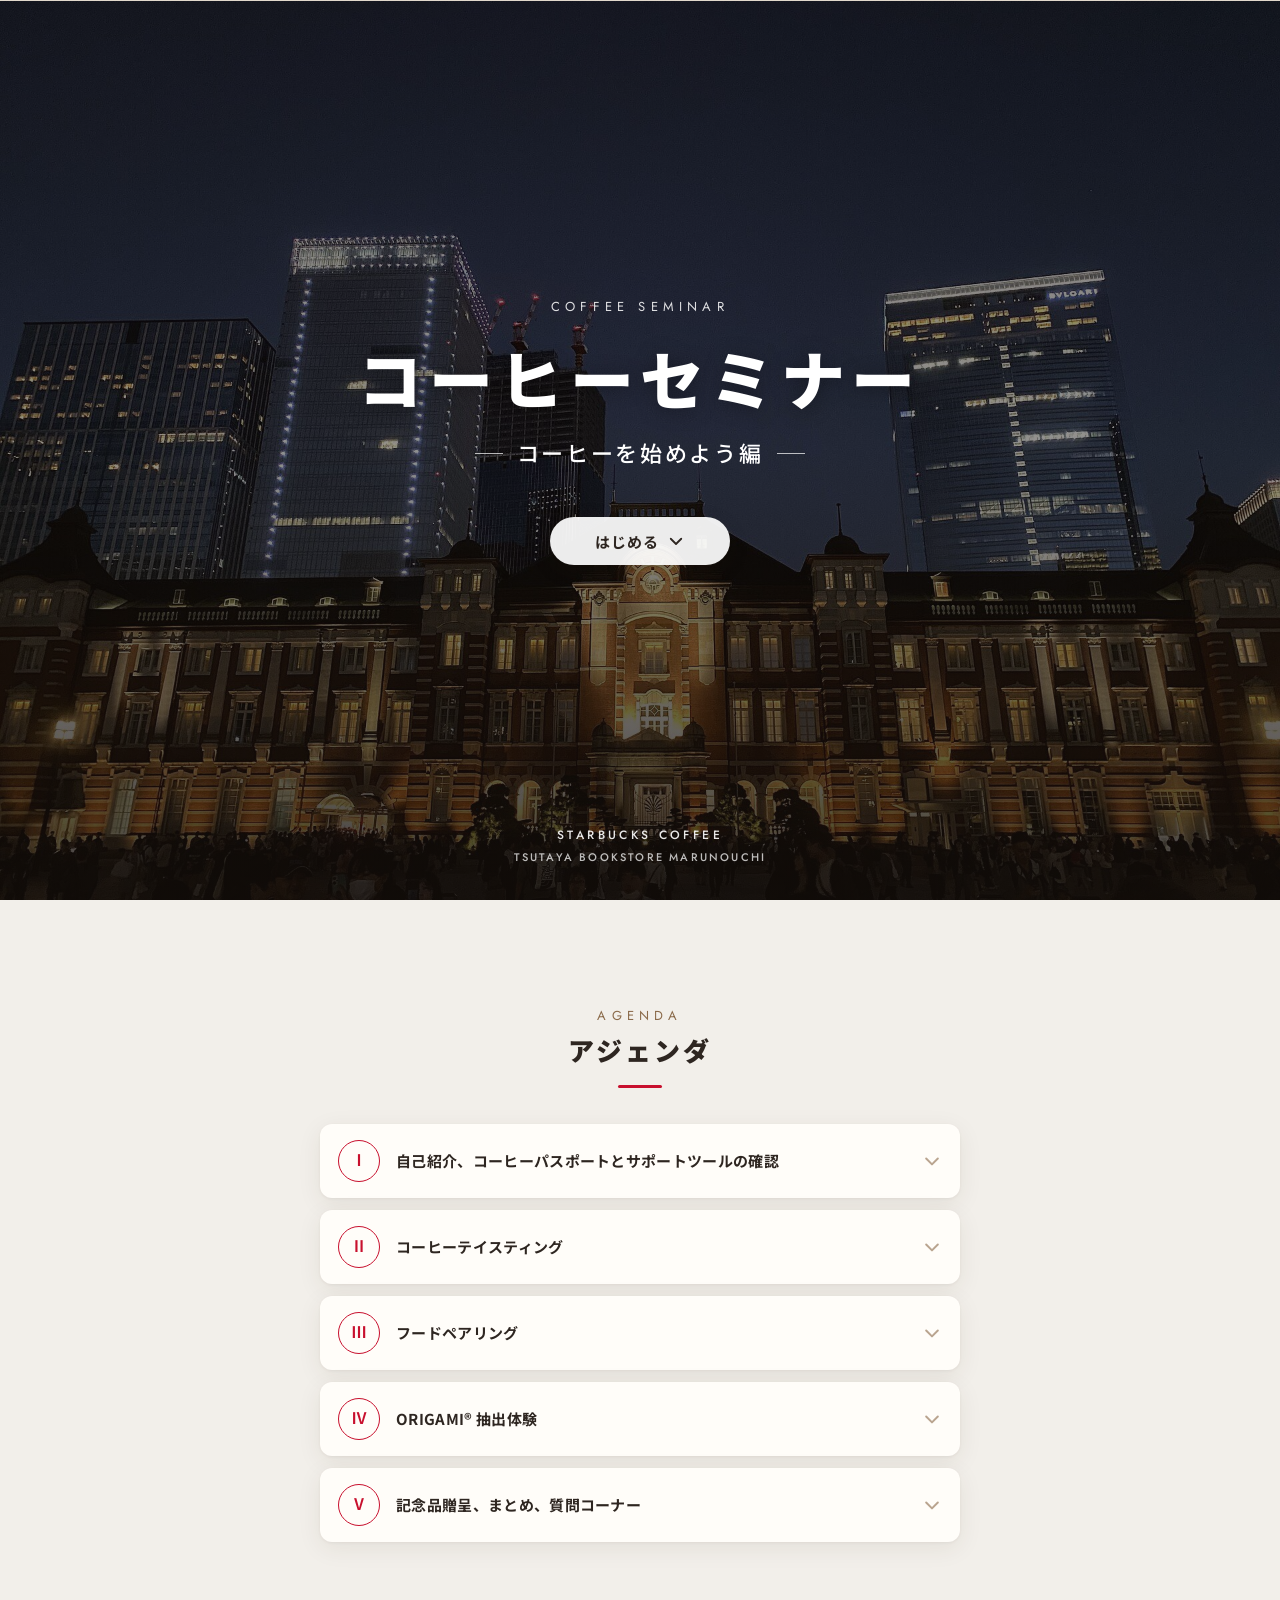
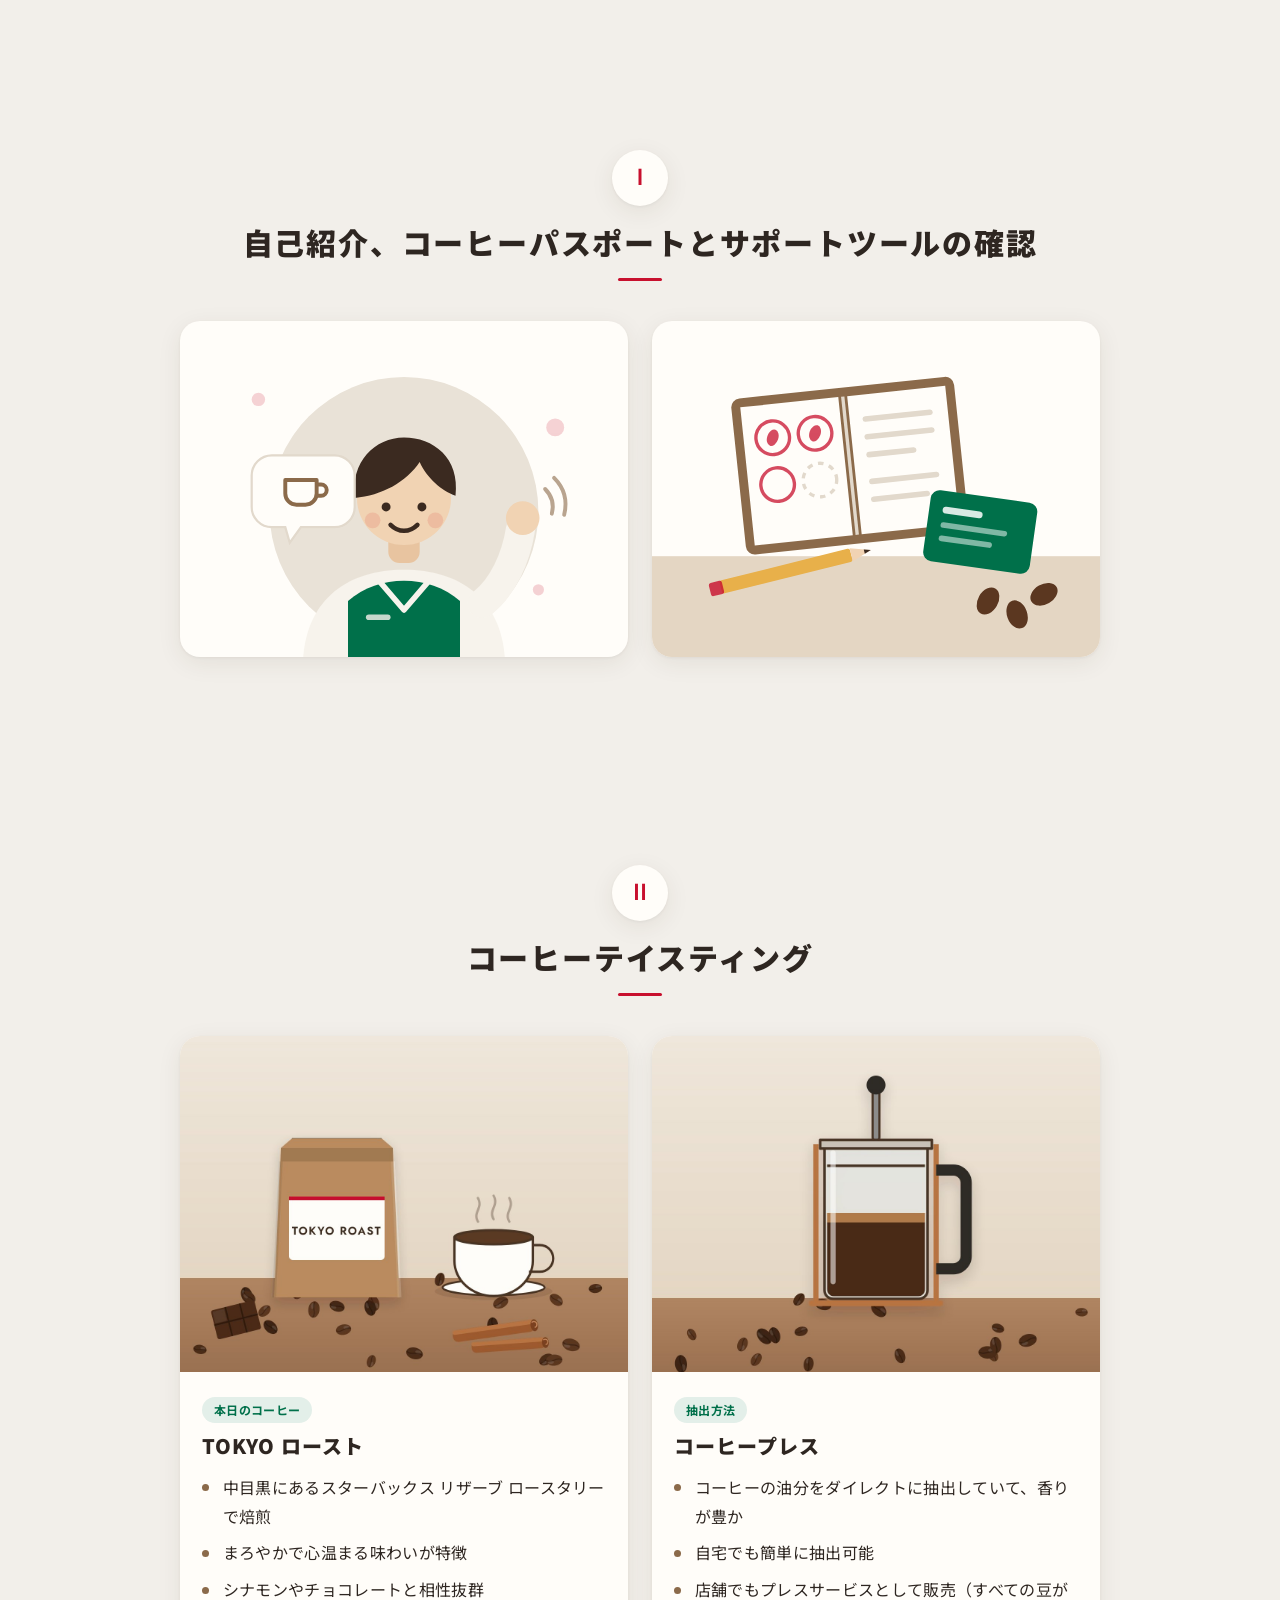
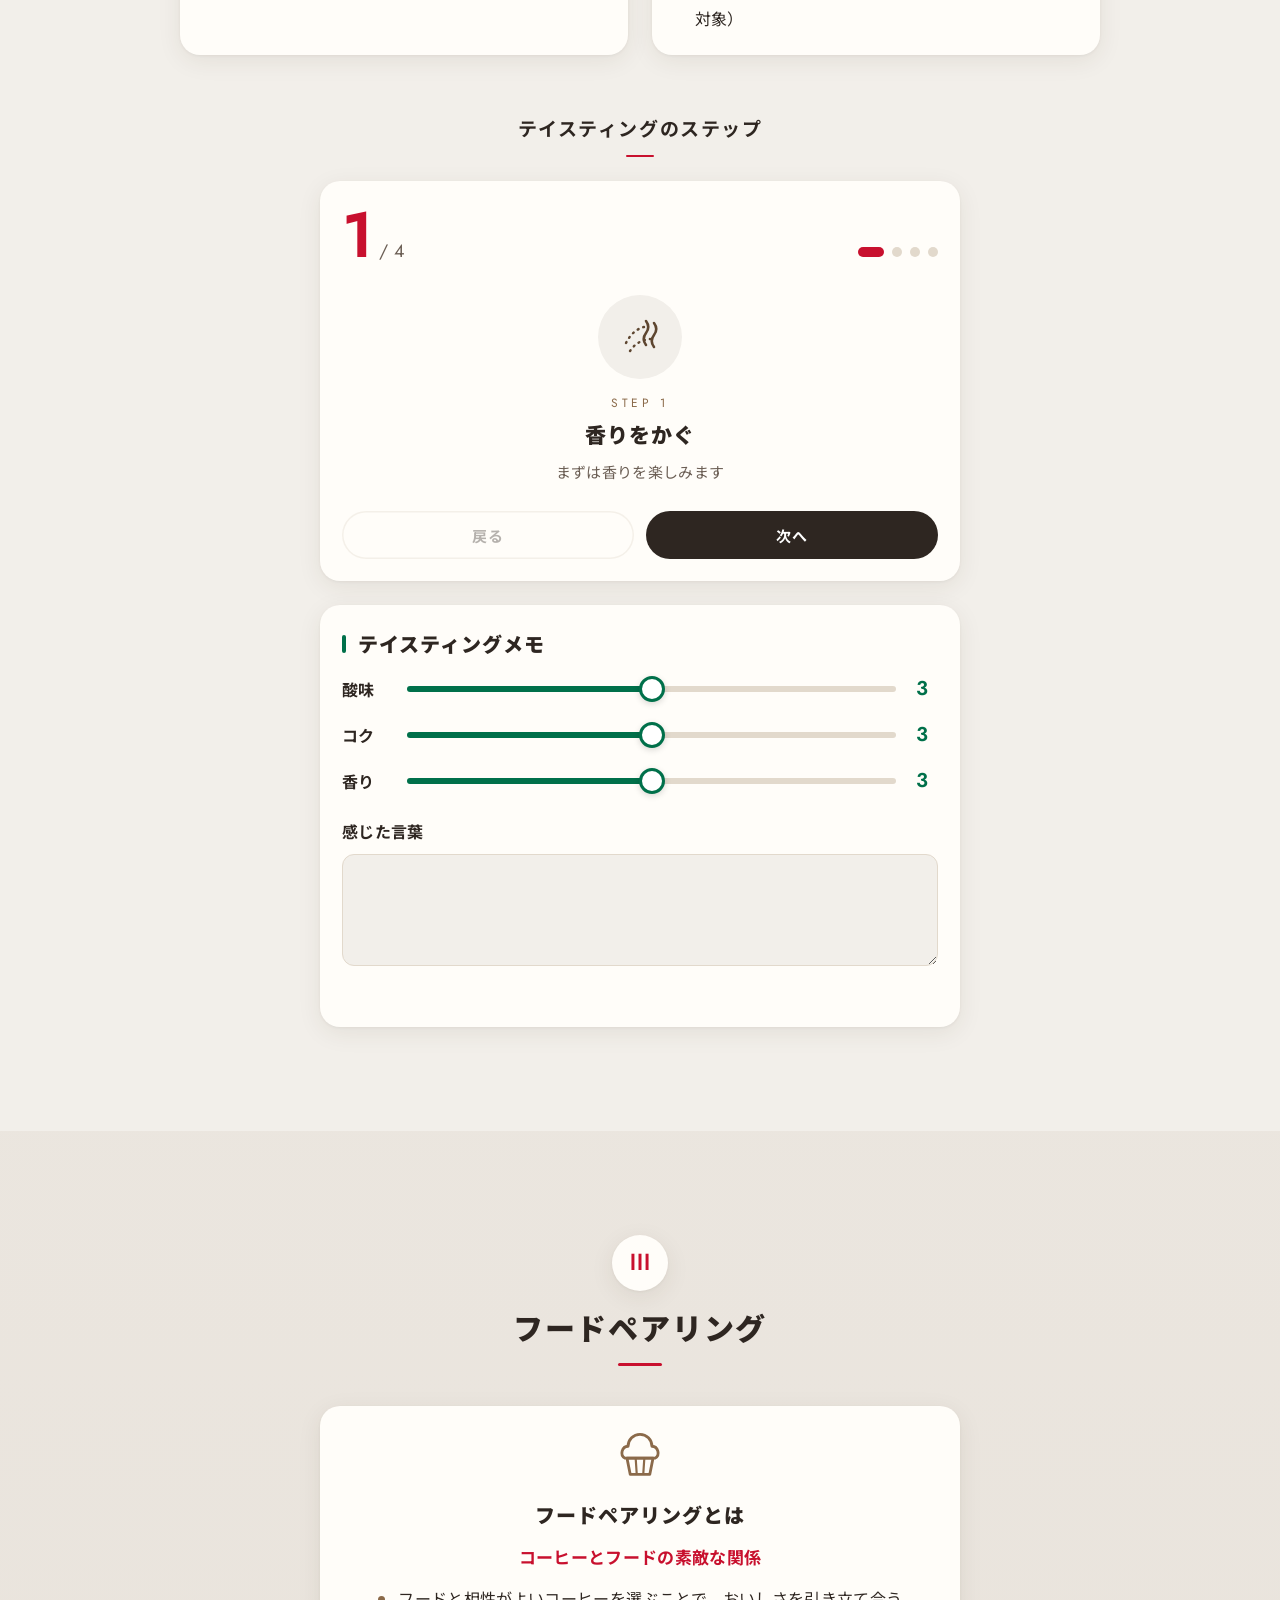
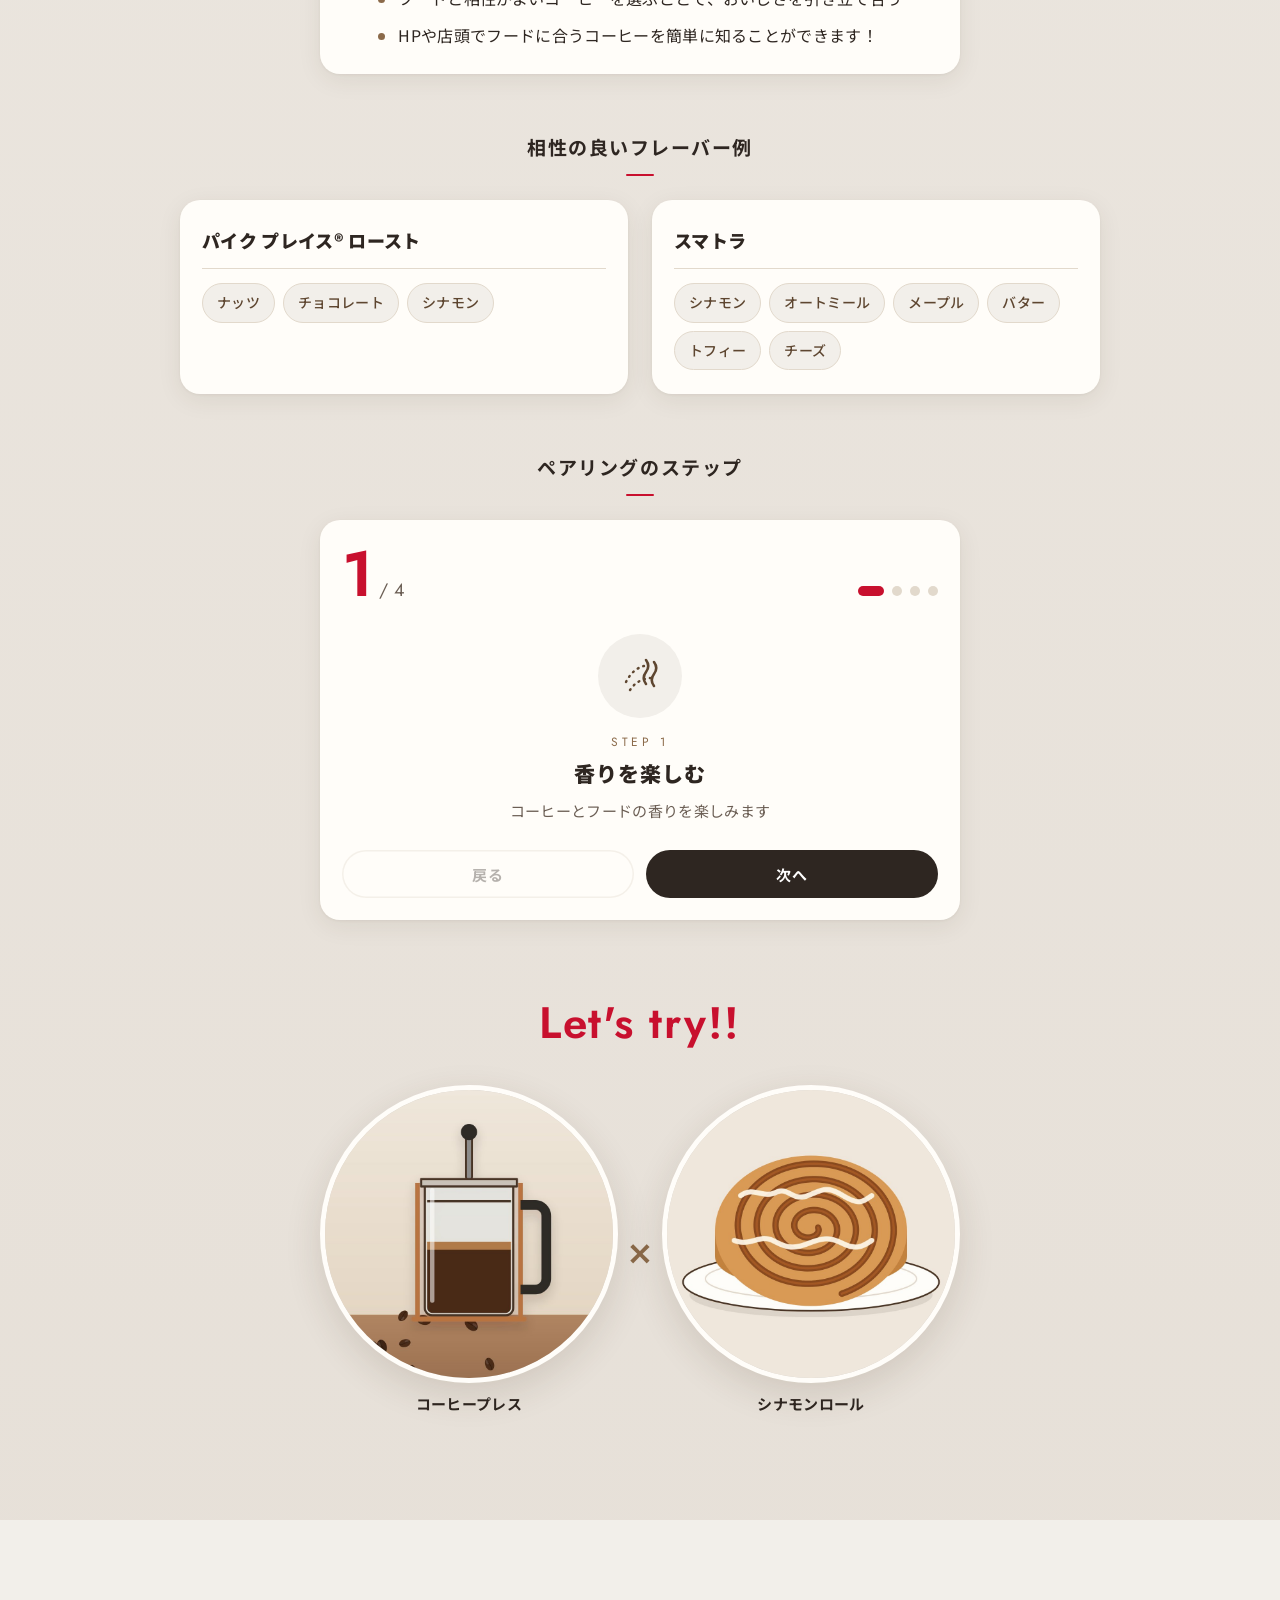
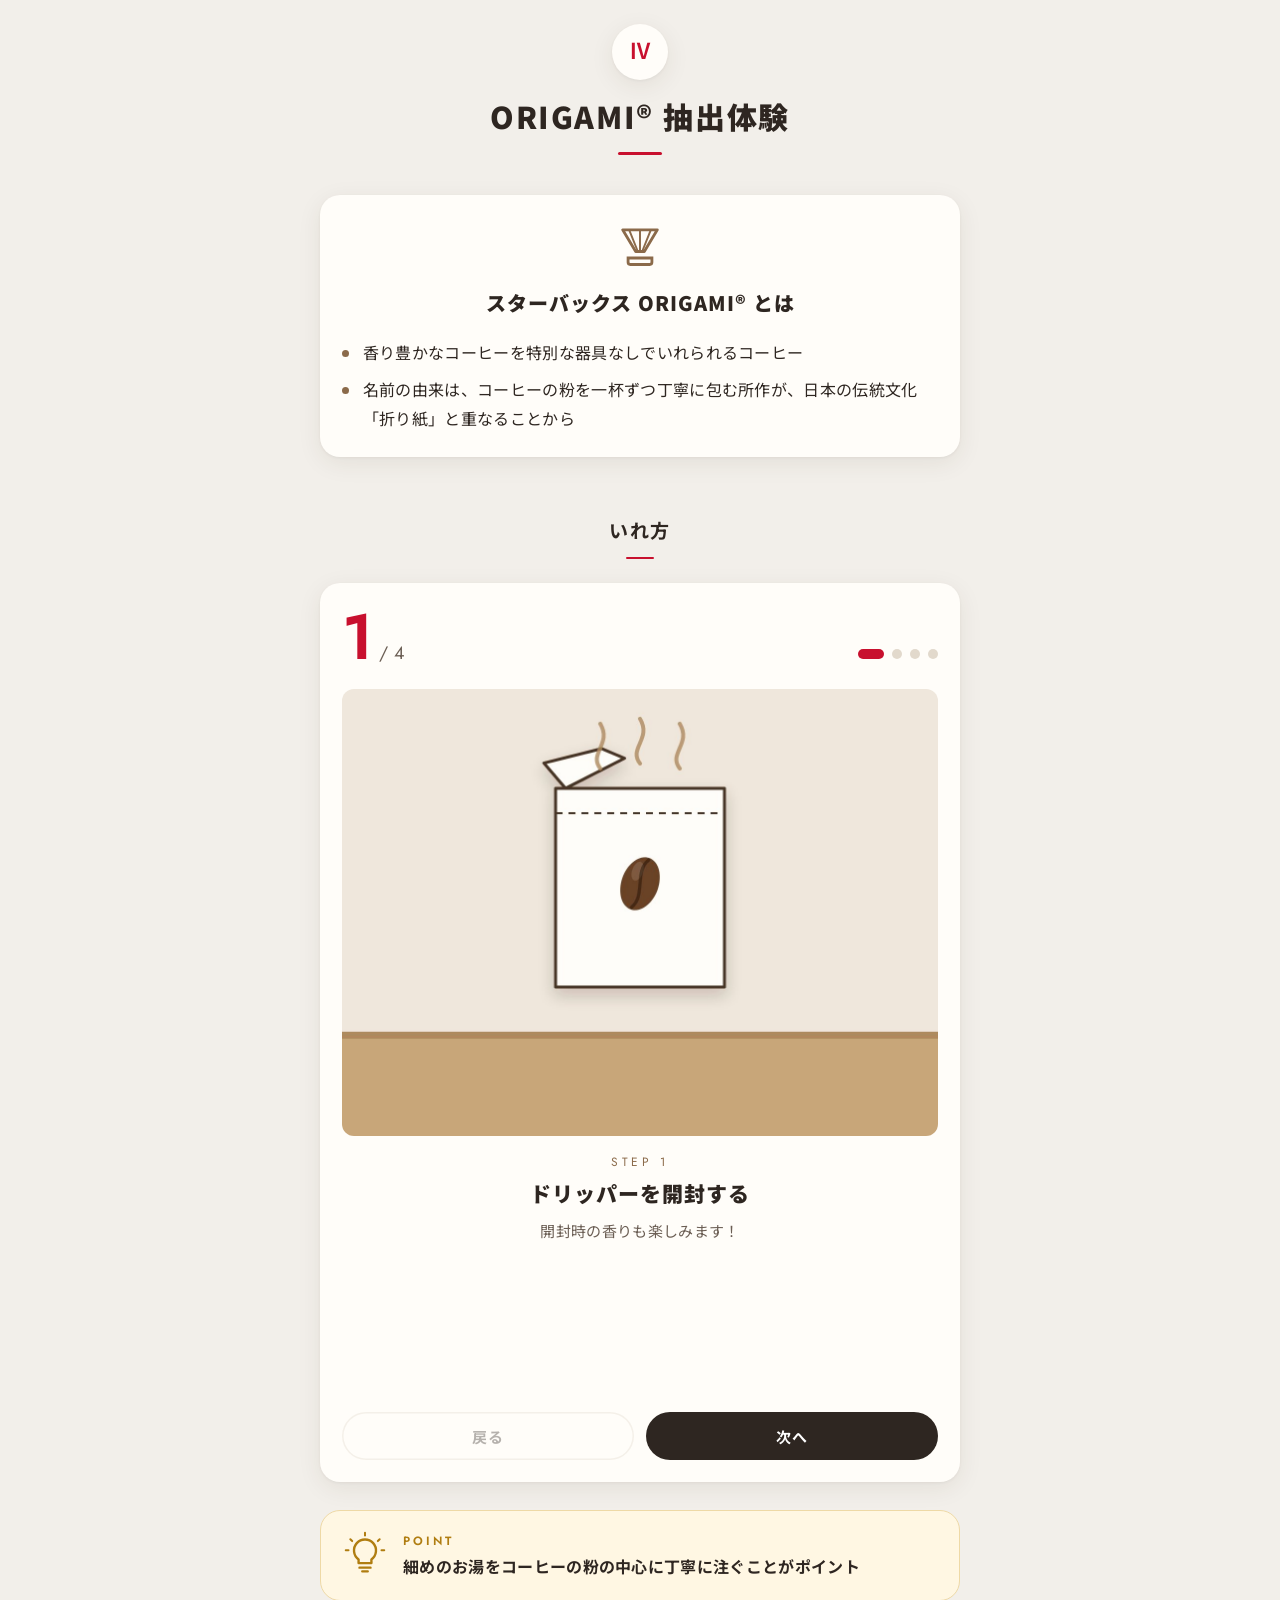
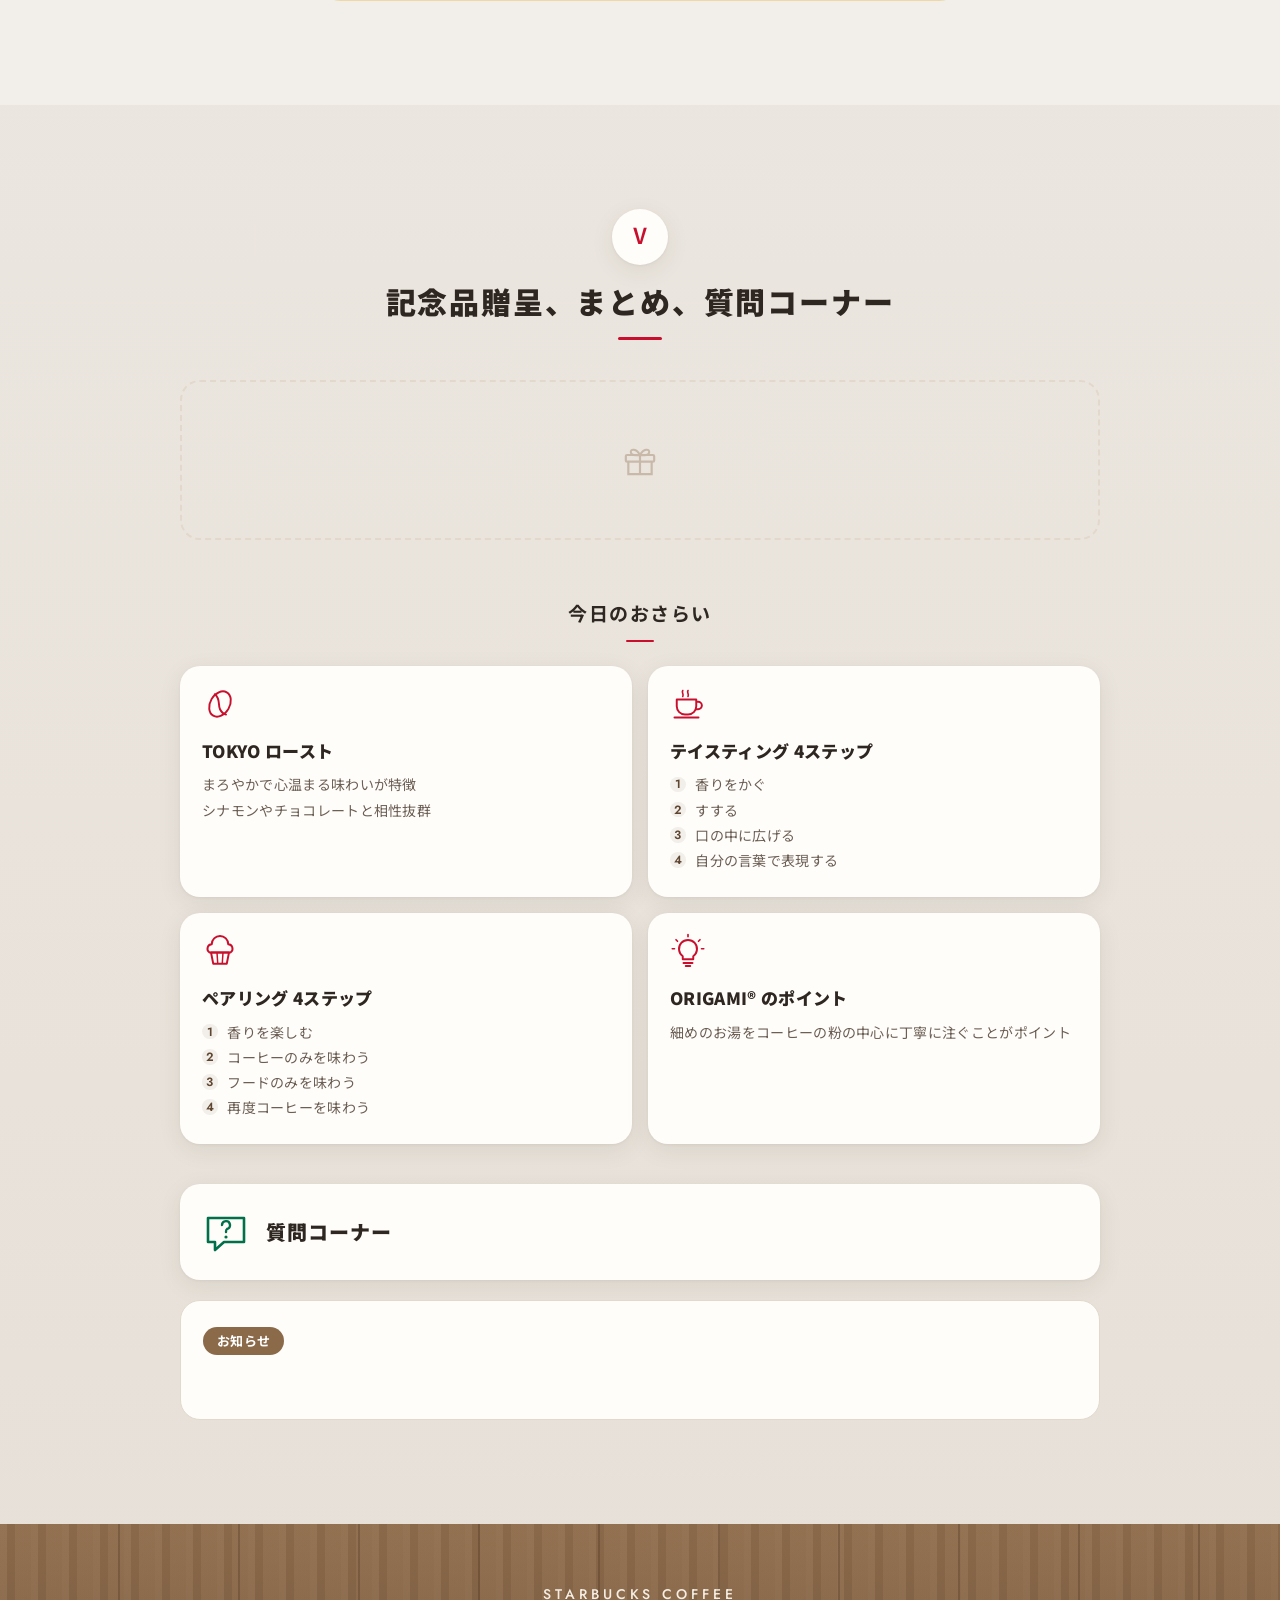
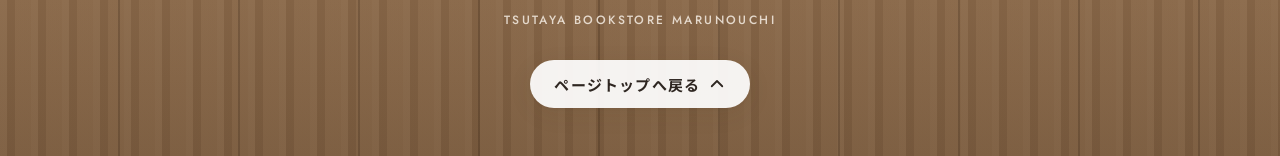
==== commit 7ff757d5: "自己紹介・パスポートの章にイラストを追加" ====
--- a/coffee-seminar/index.html
+++ b/coffee-seminar/index.html
@@ -153,12 +153,74 @@
       </div>
 
       <div class="grid-2">
-        <article class="card card--empty fade">
-          <svg class="card__icon"><use href="#i-person"/></svg>
+        <article class="card illus-card fade">
+          <svg class="illus-card__svg" viewBox="0 0 400 300" role="img" aria-label="バリスタのイラスト">
+            <circle cx="200" cy="170" r="120" fill="#E9E2D7"/>
+            <g fill="#C8102E" opacity=".18"><circle cx="70" cy="70" r="6"/><circle cx="335" cy="95" r="8"/><circle cx="320" cy="240" r="5"/></g>
+            <!-- 体・エプロン -->
+            <path d="M110 300c4-52 40-78 90-78s86 26 90 78z" fill="#F7F3EC"/>
+            <path d="M150 300v-50c14-12 32-18 50-18s36 6 50 18v50z" fill="#00704A"/>
+            <path d="M176 230l24 28 24-28" fill="none" stroke="#F7F3EC" stroke-width="5" stroke-linejoin="round"/>
+            <rect x="166" y="262" width="22" height="5" rx="2.5" fill="#F7F3EC" opacity=".8"/>
+            <!-- 手を振る腕 -->
+            <path d="M270 252c18-14 30-40 34-66" fill="none" stroke="#F7F3EC" stroke-width="26" stroke-linecap="round"/>
+            <circle cx="306" cy="176" r="15" fill="#F1D3B3"/>
+            <path d="M326 150c6 6 8 14 6 22M334 140c9 9 12 21 9 33" fill="none" stroke="#8B6A4A" stroke-width="3.5" stroke-linecap="round" opacity=".6"/>
+            <!-- 顔 -->
+            <rect x="186" y="186" width="28" height="30" rx="10" fill="#E8C4A0"/>
+            <circle cx="200" cy="158" r="42" fill="#F1D3B3"/>
+            <path d="M156 158c-4-32 18-54 44-54s50 18 46 52c-12-4-26-16-32-30-12 18-34 30-58 32z" fill="#3B2A20"/>
+            <circle cx="184" cy="166" r="4" fill="#3B2A20"/><circle cx="216" cy="166" r="4" fill="#3B2A20"/>
+            <path d="M188 182c7 7 17 7 24 0" fill="none" stroke="#3B2A20" stroke-width="4" stroke-linecap="round"/>
+            <circle cx="172" cy="178" r="7" fill="#E8A08A" opacity=".45"/><circle cx="228" cy="178" r="7" fill="#E8A08A" opacity=".45"/>
+            <!-- 吹き出し（カップ） -->
+            <g transform="translate(64 120)">
+              <path d="M0 18a18 18 0 0 1 18-18h56a18 18 0 0 1 18 18v28a18 18 0 0 1-18 18H44l-10 14-4-14H18A18 18 0 0 1 0 46z" fill="#FFFDF9" stroke="#E2D9CC" stroke-width="2"/>
+              <path d="M30 22h28v12a10 10 0 0 1-10 10h-8a10 10 0 0 1-10-10z" fill="none" stroke="#8B6A4A" stroke-width="3.5" stroke-linejoin="round"/>
+              <path d="M58 26h4a5 5 0 0 1 0 10h-4" fill="none" stroke="#8B6A4A" stroke-width="3.5"/>
+            </g>
+          </svg>
           <!-- ここに自己紹介 -->
         </article>
-        <article class="card card--empty fade">
-          <svg class="card__icon"><use href="#i-bean"/></svg>
+        <article class="card illus-card fade">
+          <svg class="illus-card__svg" viewBox="0 0 400 300" role="img" aria-label="コーヒーパスポートとサポートツールのイラスト">
+            <rect x="0" y="210" width="400" height="90" fill="#E4D6C3"/>
+            <!-- 開いたパスポート -->
+            <g transform="translate(70 70) rotate(-6)">
+              <rect x="0" y="0" width="200" height="140" rx="8" fill="#8B6A4A"/>
+              <path d="M8 8h88v124H8zM104 8h88v124h-88z" fill="#FFFDF9"/>
+              <path d="M100 8v124" stroke="#E2D9CC" stroke-width="3"/>
+              <g fill="none" stroke="#C8102E" stroke-width="3" opacity=".75">
+                <circle cx="34" cy="38" r="15"/><circle cx="72" cy="38" r="15"/><circle cx="34" cy="80" r="15"/>
+              </g>
+              <g fill="#C8102E" opacity=".75">
+                <ellipse cx="34" cy="38" rx="5" ry="7.5" transform="rotate(25 34 38)"/>
+                <ellipse cx="72" cy="38" rx="5" ry="7.5" transform="rotate(25 72 38)"/>
+              </g>
+              <circle cx="72" cy="80" r="15" fill="none" stroke="#E2D9CC" stroke-width="3" stroke-dasharray="5 5"/>
+              <circle cx="34" cy="118" r="0"/>
+              <path d="M118 30h58M118 46h58M118 62h40M118 86h58M118 102h48" stroke="#E2D9CC" stroke-width="5" stroke-linecap="round"/>
+            </g>
+            <!-- サポートツール（カード） -->
+            <g transform="translate(250 150) rotate(8)">
+              <rect width="96" height="64" rx="8" fill="#00704A"/>
+              <rect x="12" y="14" width="36" height="6" rx="3" fill="#fff" opacity=".85"/>
+              <rect x="12" y="28" width="60" height="5" rx="2.5" fill="#fff" opacity=".5"/>
+              <rect x="12" y="40" width="48" height="5" rx="2.5" fill="#fff" opacity=".5"/>
+            </g>
+            <!-- 鉛筆 -->
+            <g transform="translate(60 232) rotate(-14)">
+              <rect width="120" height="12" rx="2" fill="#E8B04A"/>
+              <path d="M120 0l18 6-18 6z" fill="#F1D3B3"/><path d="M132 4l6 2-6 2z" fill="#3B2A20"/>
+              <rect x="-10" width="12" height="12" rx="2" fill="#C8102E" opacity=".8"/>
+            </g>
+            <!-- コーヒー豆 -->
+            <g fill="#5b3720">
+              <ellipse cx="300" cy="250" rx="9" ry="13" transform="rotate(30 300 250)"/>
+              <ellipse cx="326" cy="262" rx="9" ry="13" transform="rotate(-20 326 262)"/>
+              <ellipse cx="350" cy="244" rx="9" ry="13" transform="rotate(60 350 244)"/>
+            </g>
+          </svg>
           <!-- ここにコーヒーパスポート・サポートツールの説明 -->
         </article>
       </div>
--- a/coffee-seminar/css/style.css
+++ b/coffee-seminar/css/style.css
@@ -322,6 +322,10 @@
   border: 2px dashed var(--line);
 }
 
+/* 章Ⅰのイラストカード */
+.illus-card { padding: 0; overflow: hidden; background: var(--surface); }
+.illus-card__svg { display: block; width: 100%; height: auto; }
+
 .grid-2 { display: grid; gap: 20px; }
 @media (min-width: 768px) { .grid-2 { grid-template-columns: 1fr 1fr; gap: 24px; } }
 
